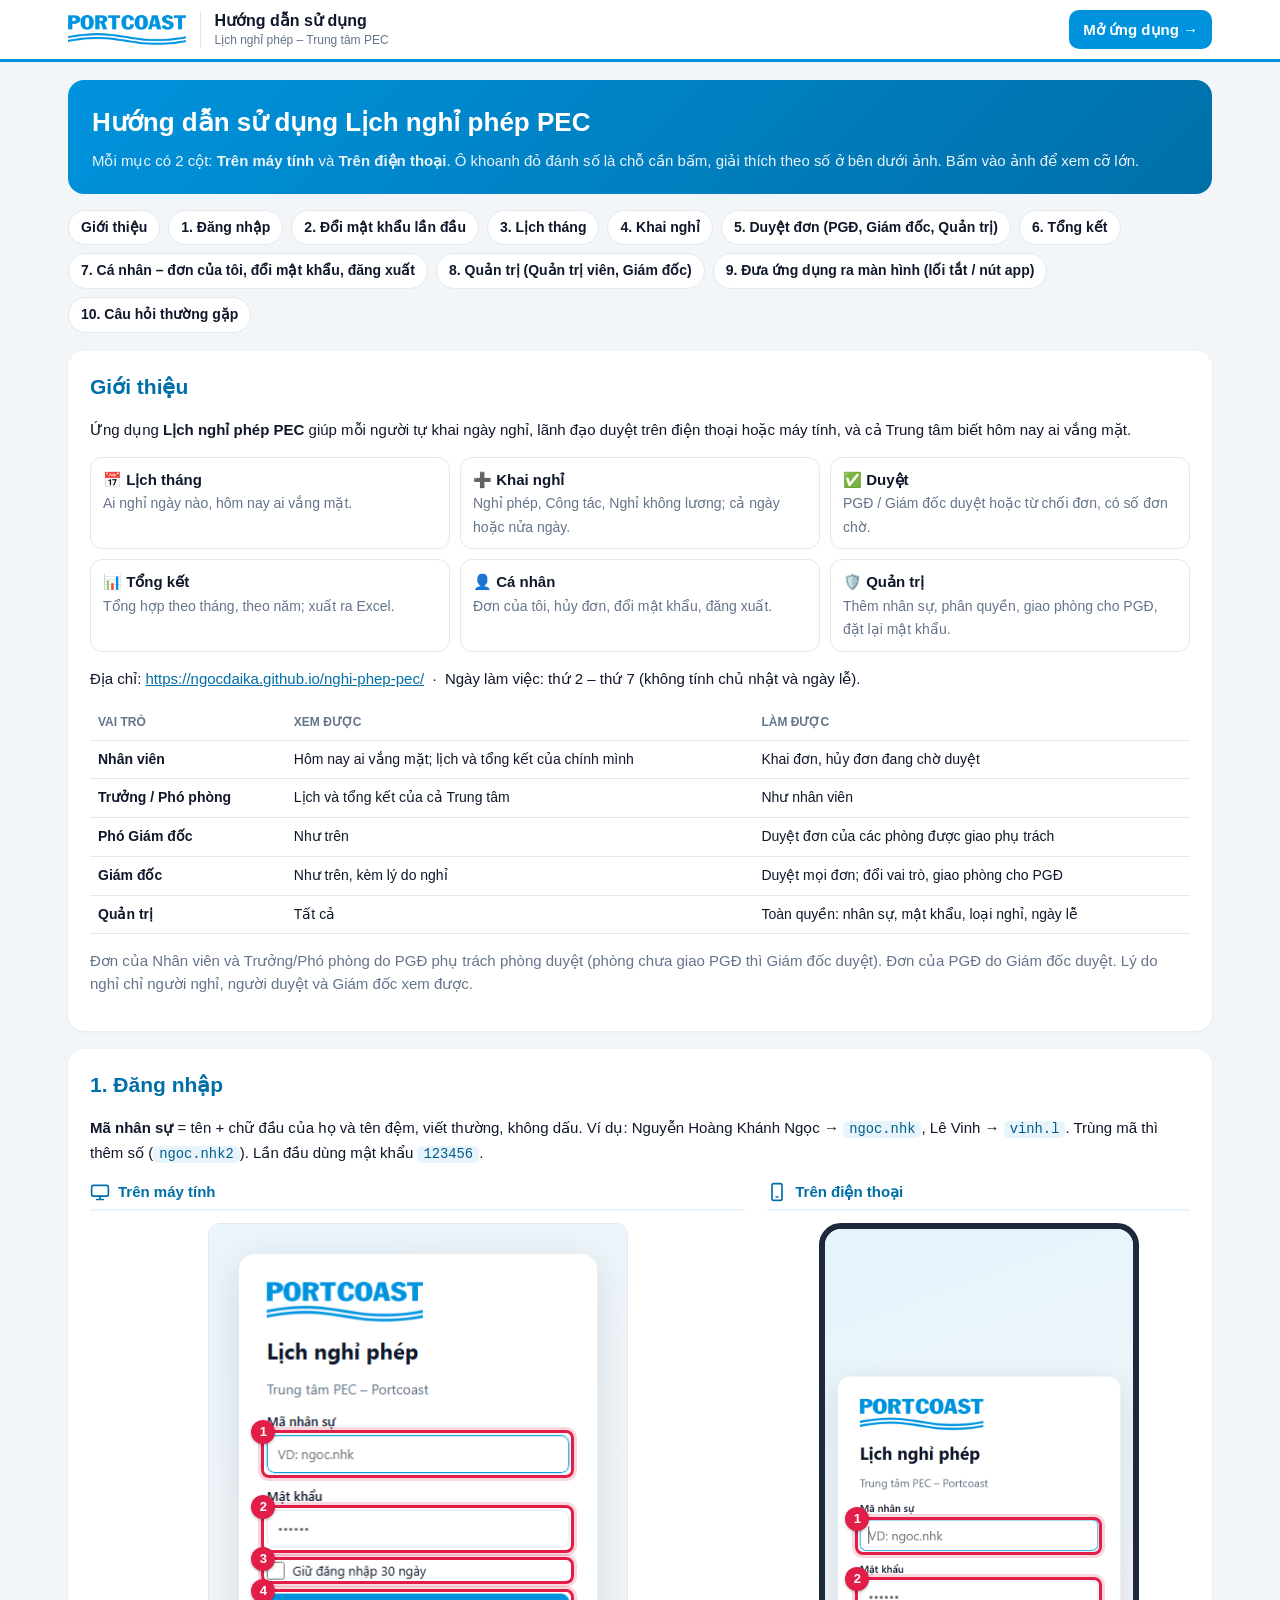
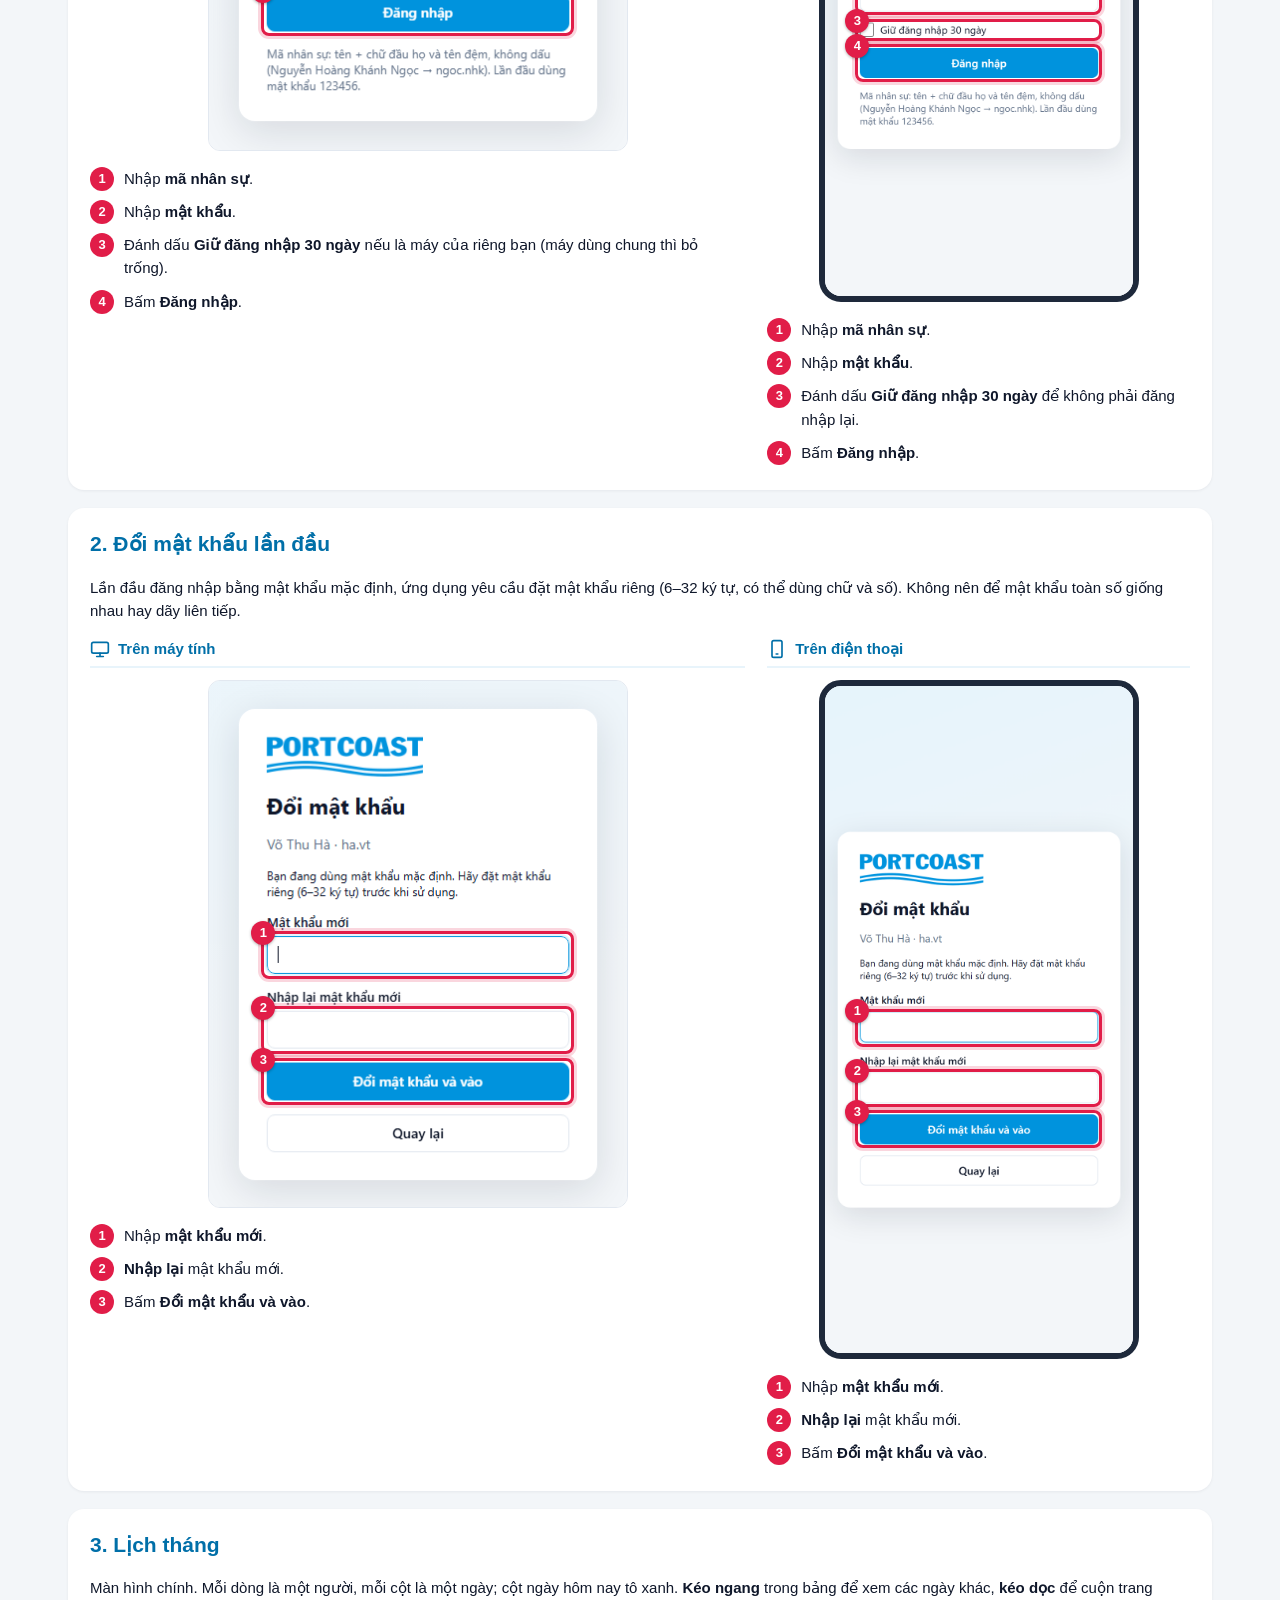
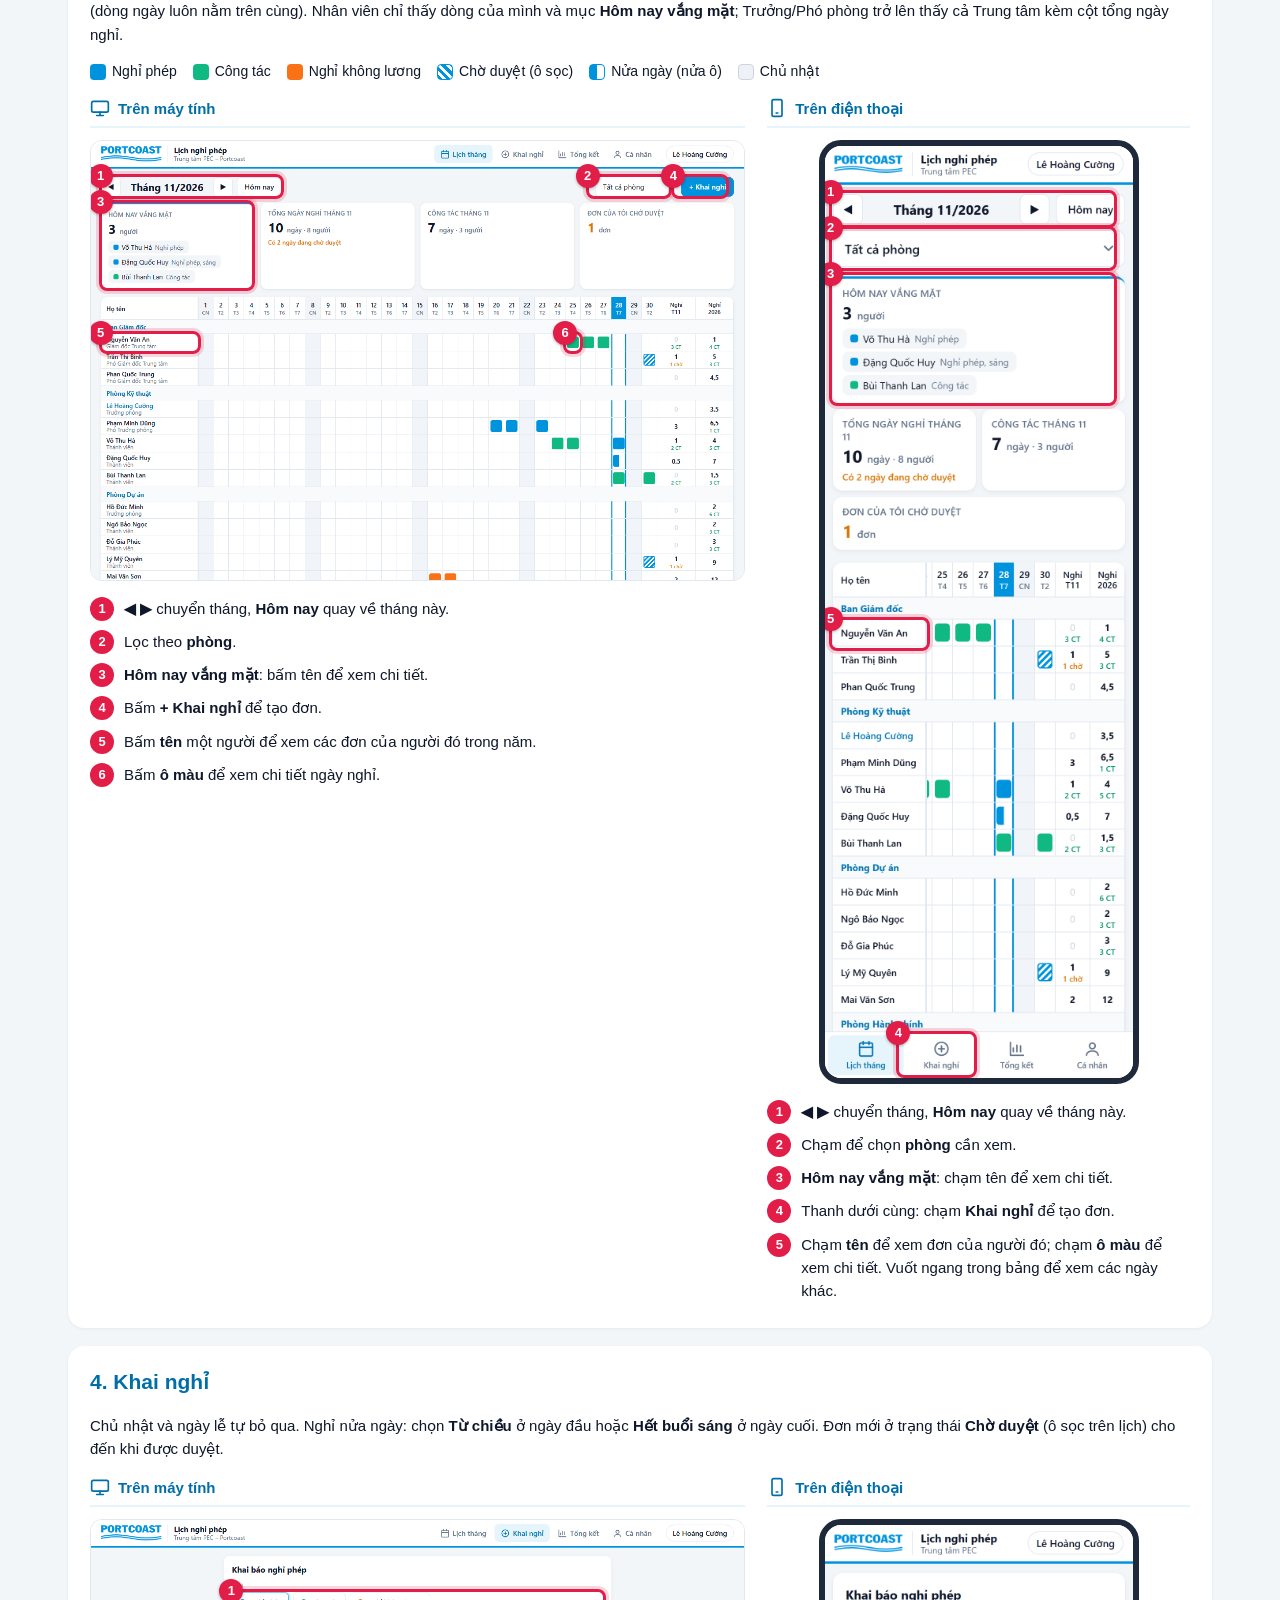
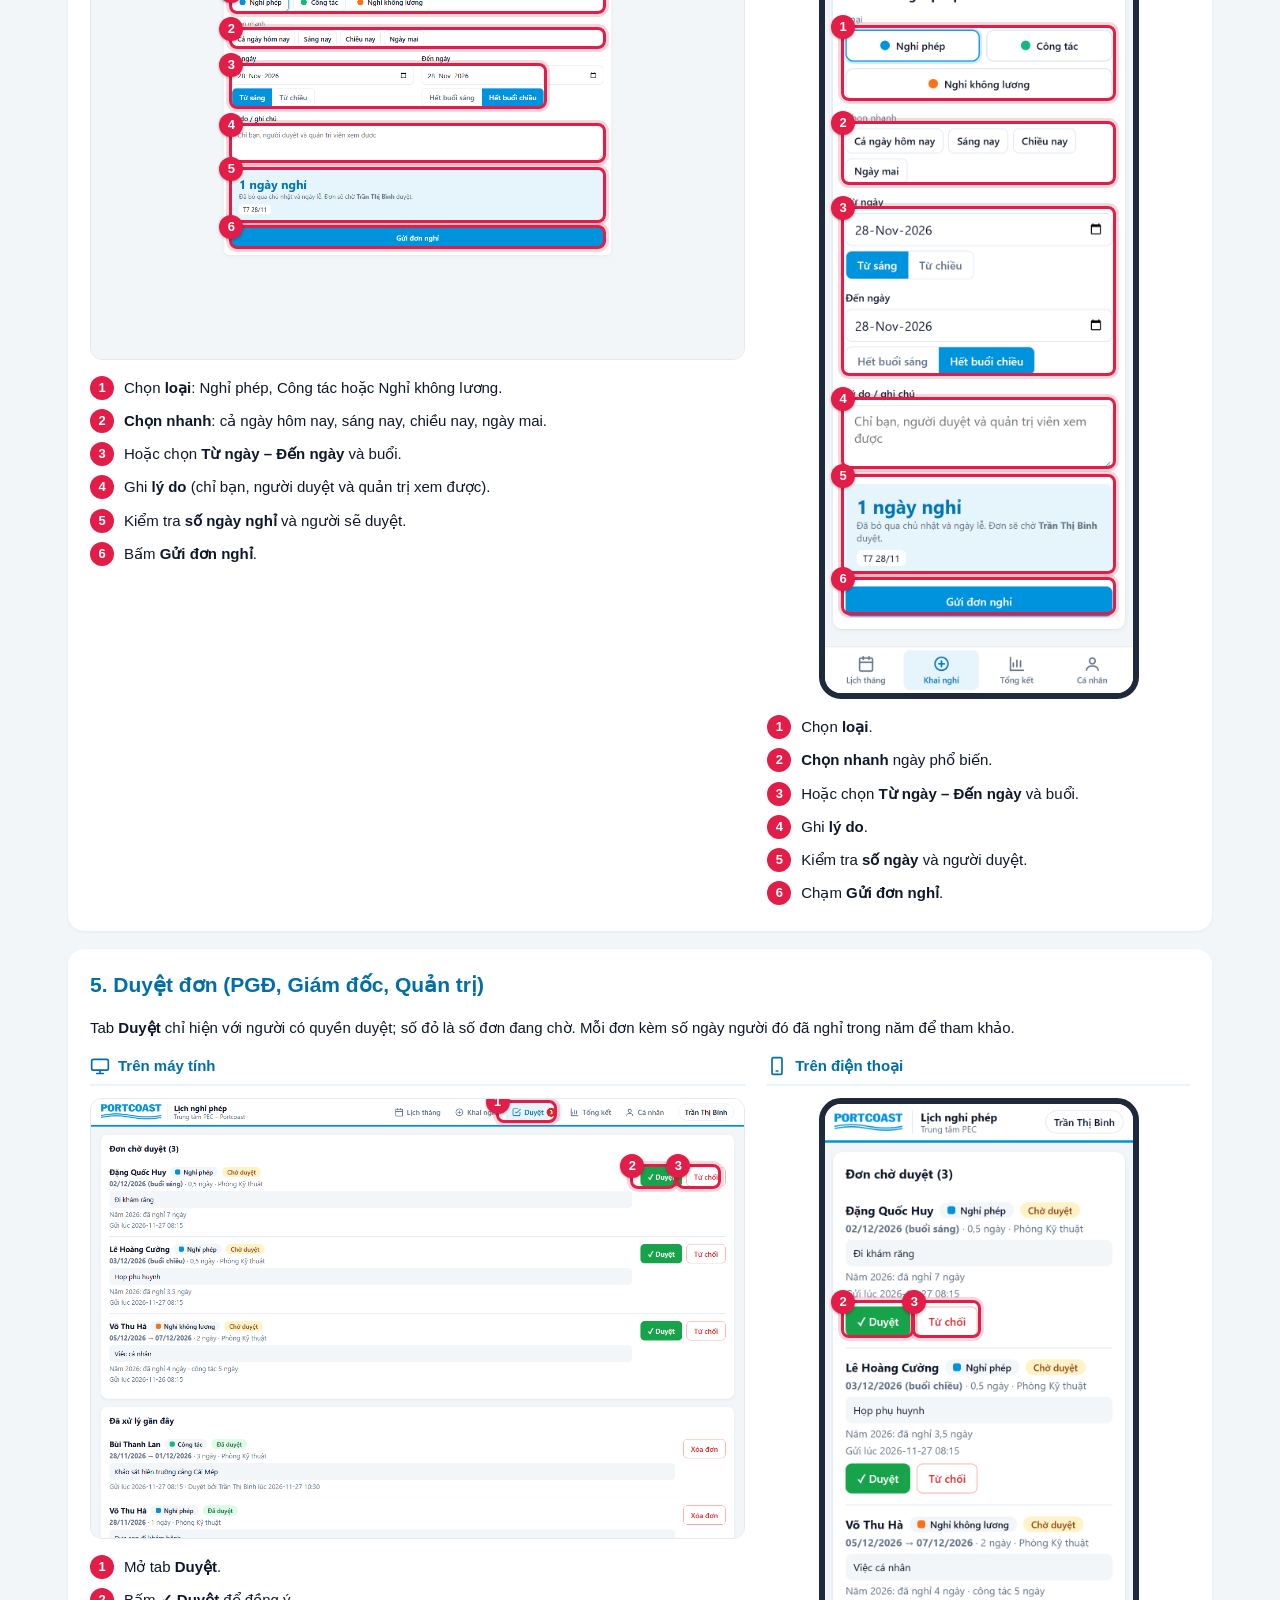
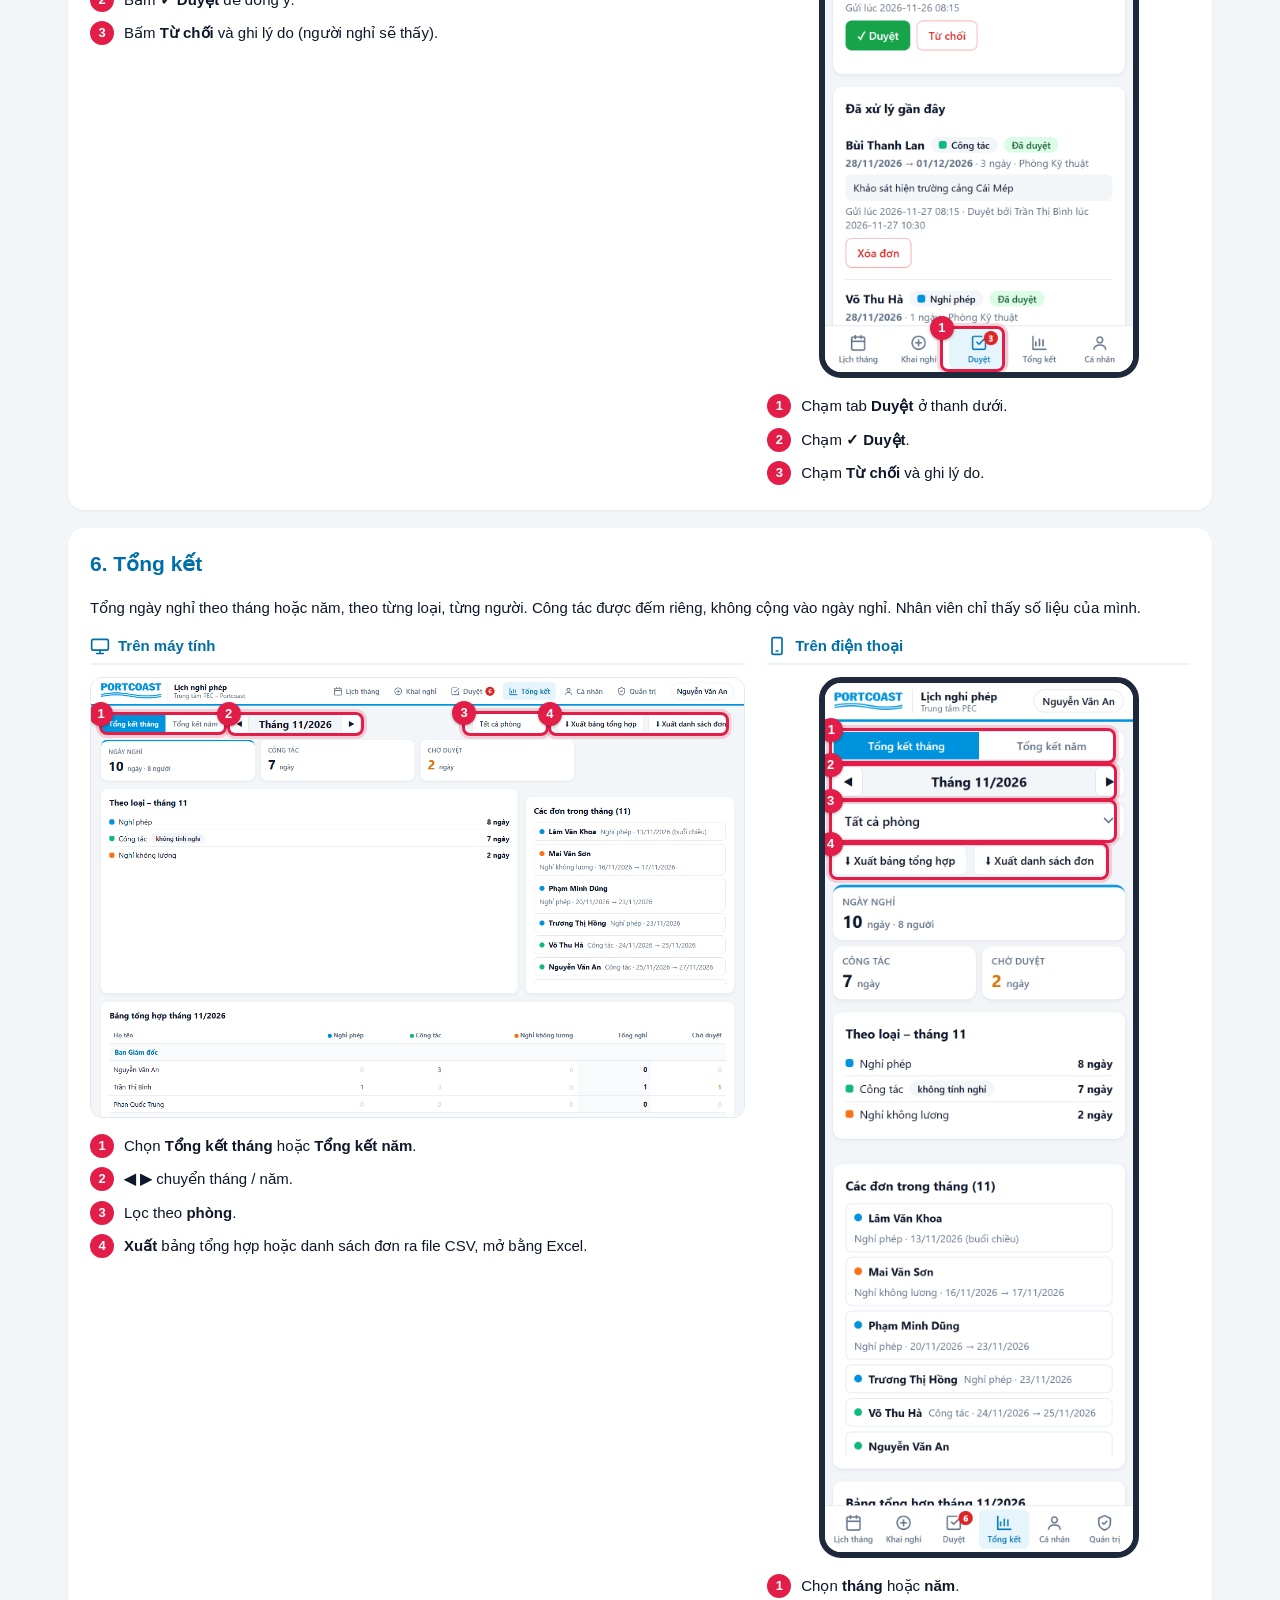
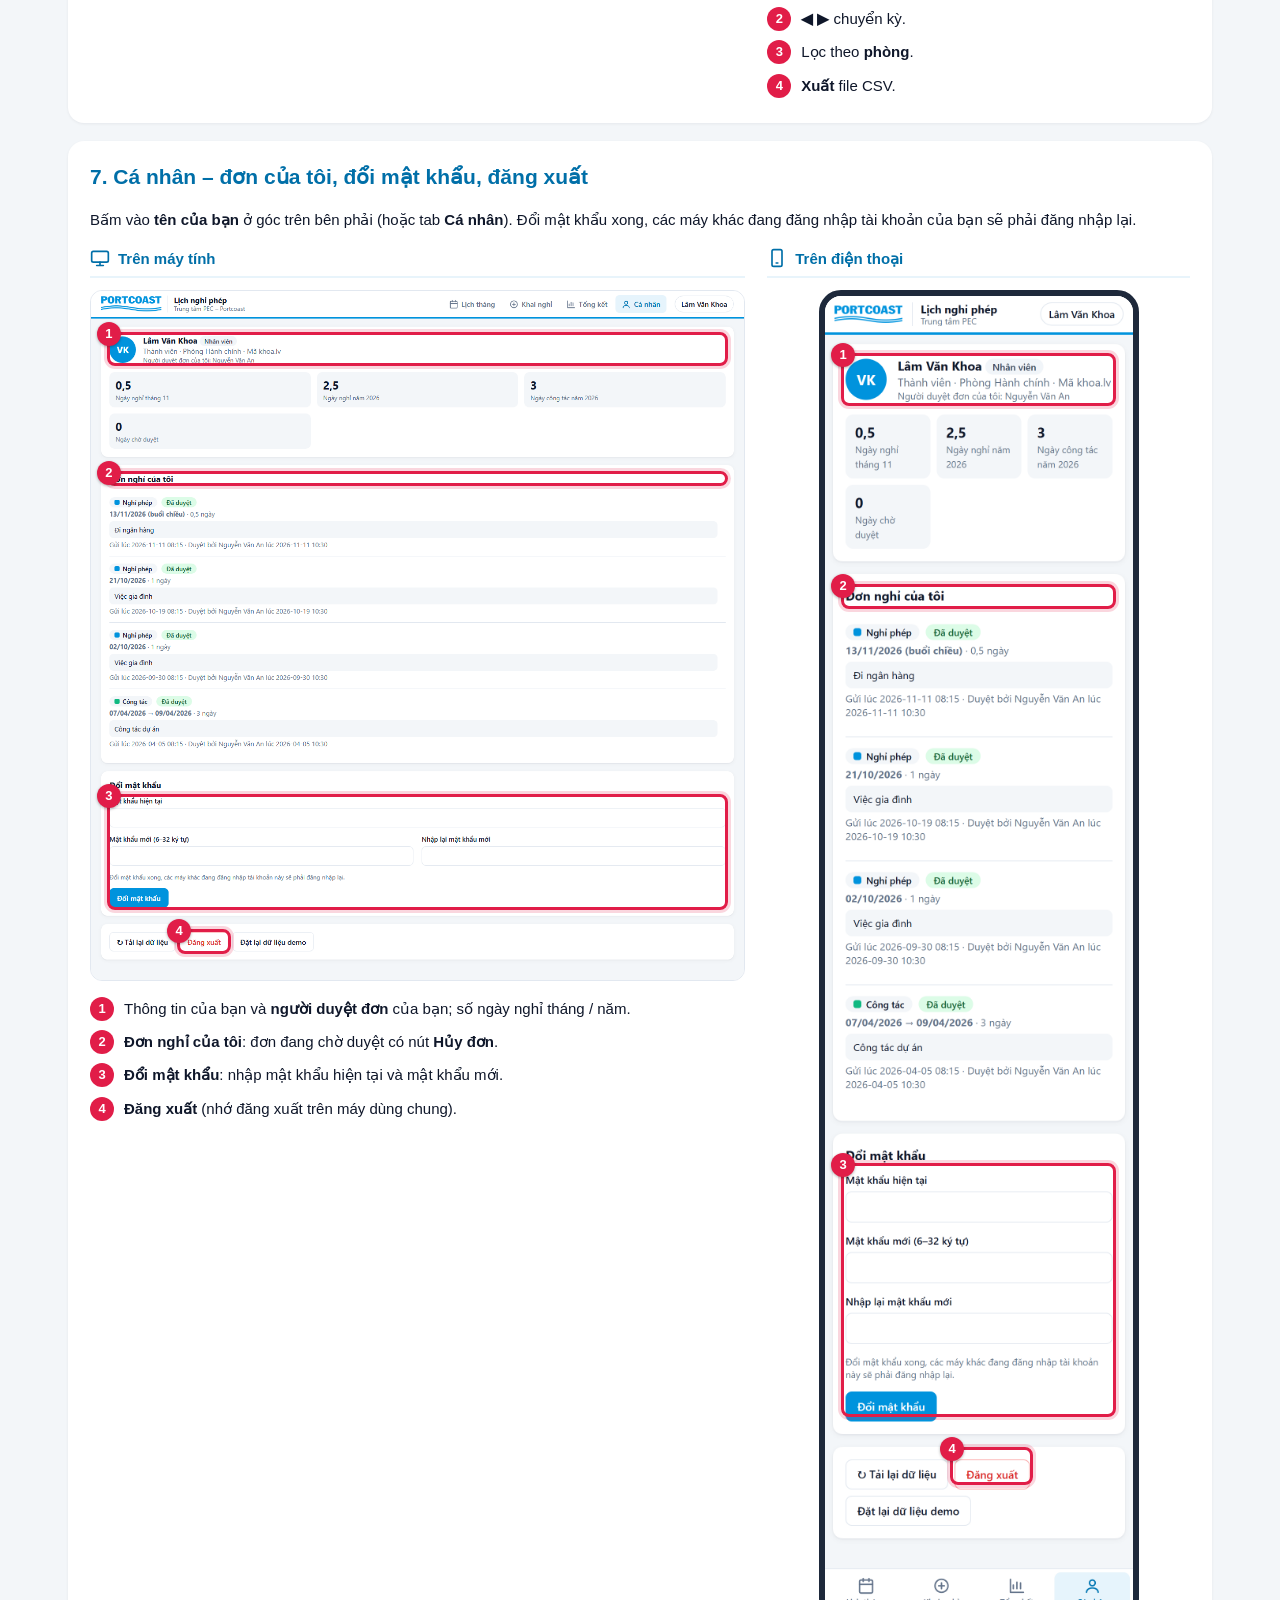
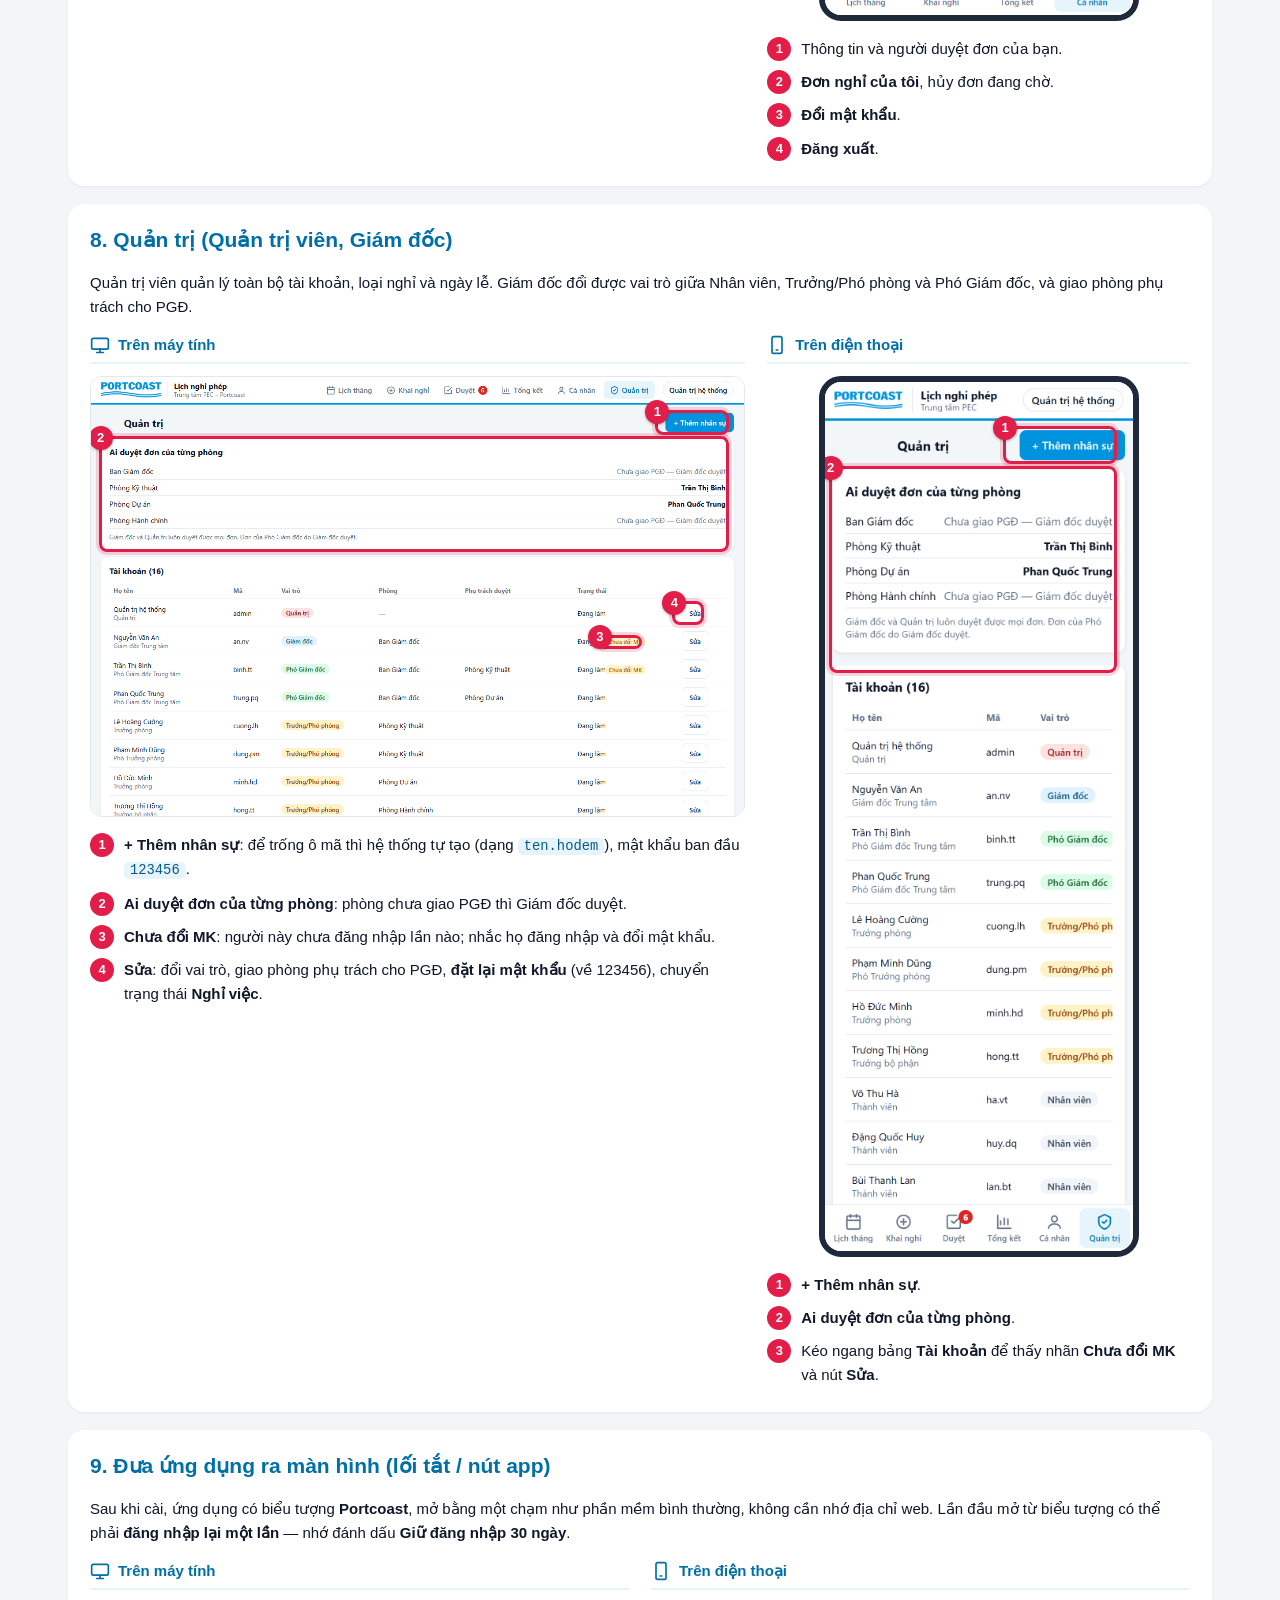
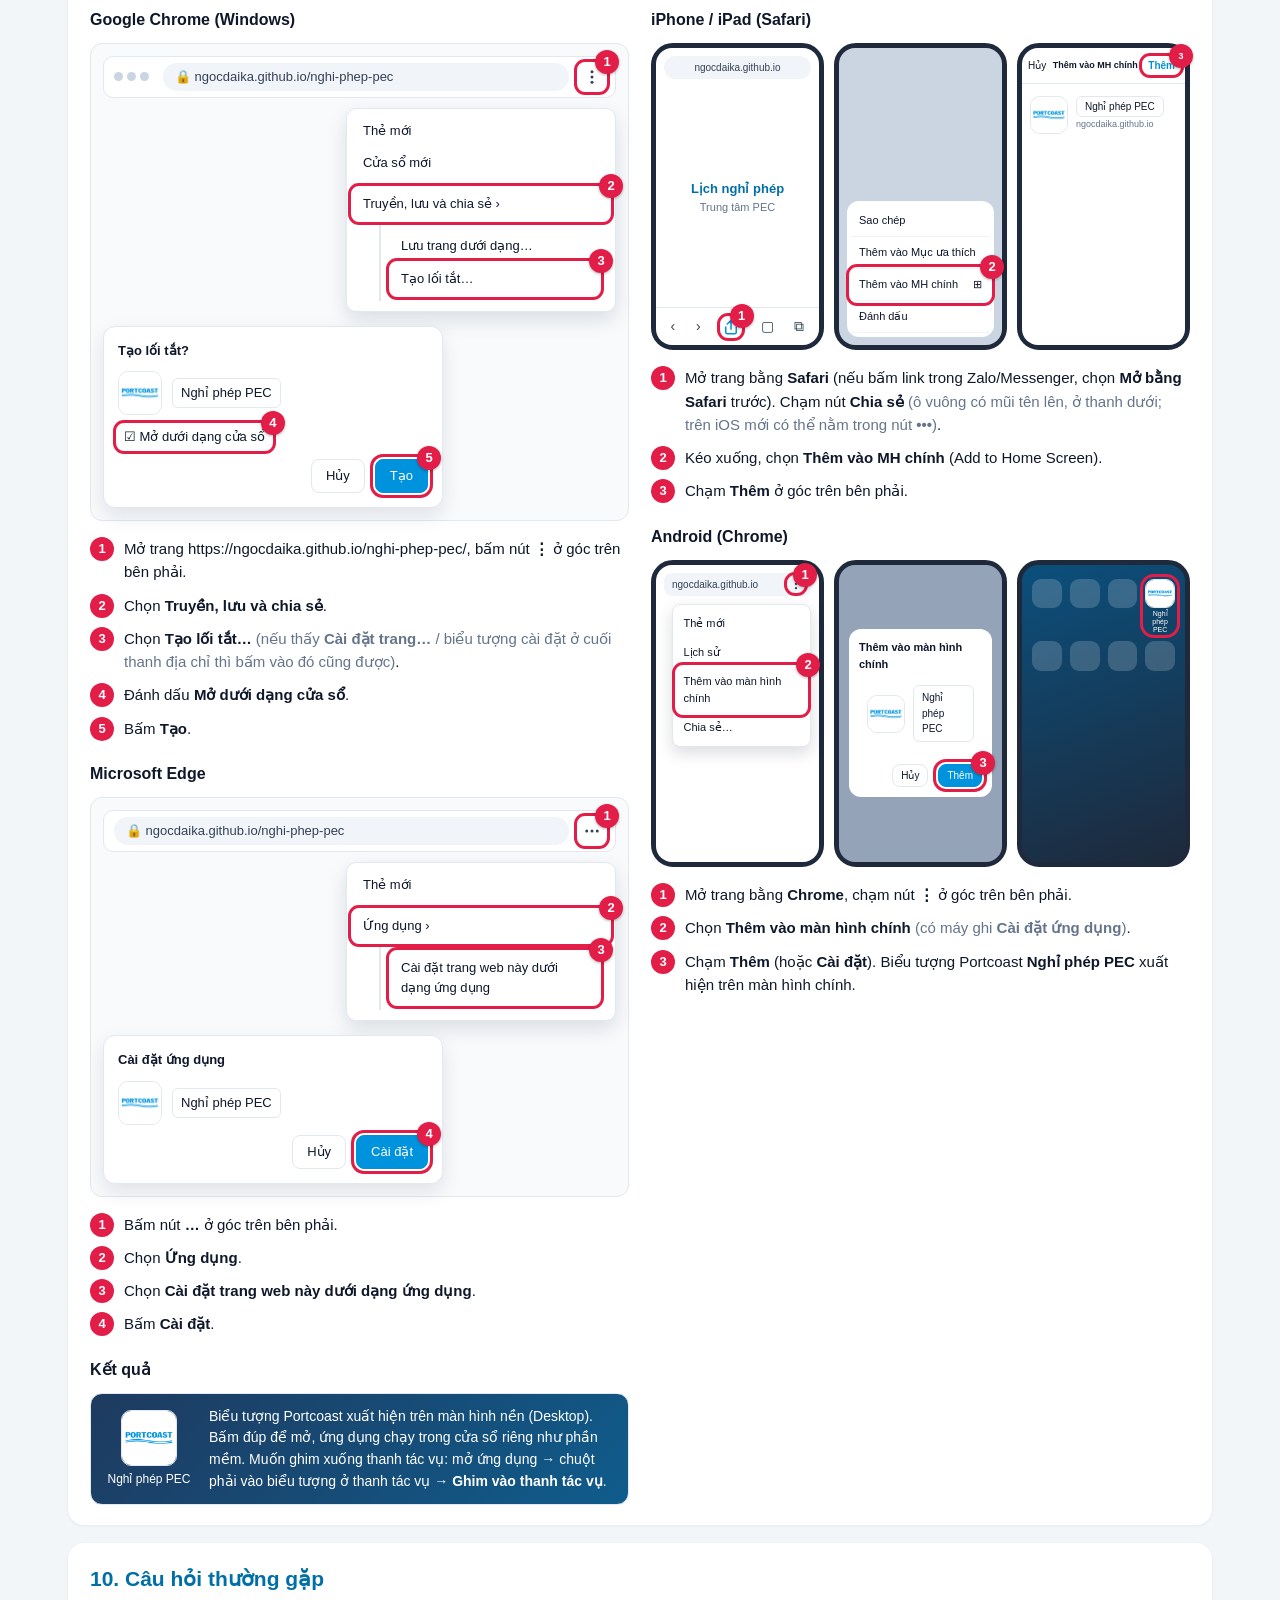
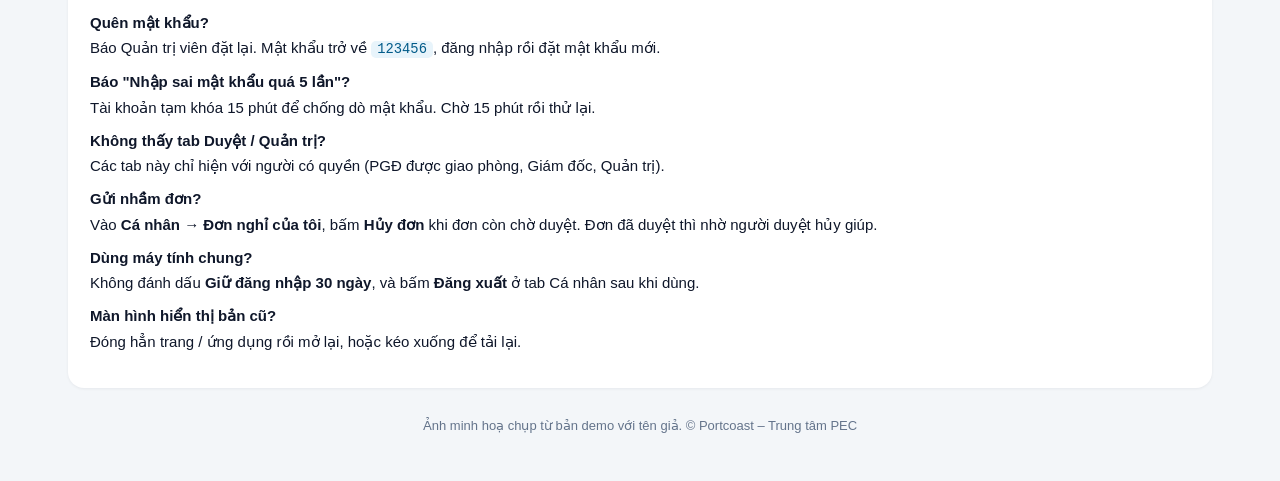
==== huong-dan/index.html @ 0b75e7ce "Hướng dẫn sử dụng bằng hình (2 cột máy tính / điện thoại) và biểu tượng app logo Portcoast - huong-d" ====
<!doctype html>
<html lang="vi">
<head>
<meta charset="utf-8">
<meta name="viewport" content="width=device-width, initial-scale=1">
<meta name="robots" content="noindex, nofollow">
<meta http-equiv="Content-Security-Policy" content="default-src 'self'; style-src 'self' 'unsafe-inline'; img-src 'self' data:; object-src 'none'; base-uri 'none'; form-action 'none'">
<meta name="referrer" content="no-referrer">
<title>Hướng dẫn sử dụng – Lịch nghỉ phép PEC</title>
<link rel="icon" type="image/png" href="../assets/favicon.png">
<link rel="apple-touch-icon" href="../assets/apple-touch-icon.png">
<style>
:root{--brand:#0093DD;--brand-d:#006FA8;--line:#E2E8F0;--muted:#64748B;--mk:#E11D48;--bg:#F3F6F9}
*{box-sizing:border-box}html{scroll-behavior:smooth}
body{margin:0;font:15px/1.55 "Segoe UI",Roboto,"Helvetica Neue",Arial,sans-serif;color:#0F172A;background:var(--bg)}
a{color:var(--brand-d)}code{background:#E8F4FB;color:#035c8a;padding:1px 6px;border-radius:5px;font-size:.92em}
.muted{color:var(--muted)}
header.top{background:#fff;border-bottom:3px solid var(--brand);position:sticky;top:0;z-index:20}
.top-in{max-width:1180px;margin:0 auto;display:flex;align-items:center;gap:14px;padding:10px 18px}
.top-in img{height:30px}.top-in .t{border-left:1px solid var(--line);padding-left:14px;line-height:1.2}
.top-in .t b{display:block;font-size:16px}.top-in .t span{font-size:12px;color:var(--muted)}
.top-in .go{margin-left:auto;background:var(--brand);color:#fff;text-decoration:none;font-weight:600;padding:8px 14px;border-radius:10px;white-space:nowrap}
main{max-width:1180px;margin:0 auto;padding:18px}
.hero{background:linear-gradient(135deg,#0093DD,#006FA8);color:#fff;border-radius:16px;padding:22px 24px;margin-bottom:16px}
.hero h1{margin:0 0 6px;font-size:26px}.hero p{margin:0;opacity:.92}
nav.toc{display:flex;flex-wrap:wrap;gap:8px;margin:0 0 18px}
nav.toc a{background:#fff;border:1px solid var(--line);border-radius:999px;padding:6px 12px;text-decoration:none;color:#0F172A;font-size:14px;font-weight:600}
nav.toc a:hover{border-color:var(--brand);color:var(--brand-d)}
section{background:#fff;border-radius:16px;box-shadow:0 1px 3px rgba(15,23,42,.06);padding:20px 22px;margin-bottom:18px;scroll-margin-top:70px}
section h2{margin:0 0 8px;font-size:21px;color:var(--brand-d)}section h3{margin:18px 0 10px;font-size:16px}
.cols{display:grid;grid-template-columns:minmax(0,1.55fr) minmax(0,1fr);gap:22px;margin-top:14px}
.col-h{display:flex;align-items:center;gap:8px;font-weight:700;color:var(--brand-d);border-bottom:2px solid #E8F4FB;padding-bottom:6px;margin-bottom:12px}
.col-h svg{width:20px;height:20px;fill:none;stroke:currentColor;stroke-width:2;stroke-linecap:round}
.shot{position:relative;display:block;border:1px solid var(--line);border-radius:12px;overflow:hidden;background:#fff}
.shot img{display:block;width:100%;height:auto}
.shot[style]{margin:0 auto}
.cols.eq{grid-template-columns:minmax(0,1fr) minmax(0,1fr)}
.shot.mob{max-width:320px;margin:0 auto;border-radius:22px;border:6px solid #1E293B}
.mk{position:absolute;border:3px solid var(--mk);border-radius:8px;box-shadow:0 0 0 3px rgba(225,29,72,.18);pointer-events:none}
.mk b,.n{position:absolute;top:-13px;left:-13px;width:24px;height:24px;border-radius:50%;background:var(--mk);color:#fff;font:700 13px/24px "Segoe UI",Arial,sans-serif;text-align:center;box-shadow:0 1px 3px rgba(0,0,0,.3)}
.steps{counter-reset:s;list-style:none;padding:0;margin:12px 0 0}
.steps li{counter-increment:s;position:relative;padding:4px 0 4px 34px;margin:2px 0}
.steps li::before{content:counter(s);position:absolute;left:0;top:4px;width:24px;height:24px;border-radius:50%;background:var(--mk);color:#fff;font-weight:700;font-size:13px;line-height:24px;text-align:center}
.feat{display:grid;grid-template-columns:repeat(3,minmax(0,1fr));gap:10px;margin:12px 0}
.feat div{border:1px solid var(--line);border-radius:12px;padding:10px 12px}.feat b{display:block}.feat span{color:var(--muted);font-size:14px}
table.roles{width:100%;border-collapse:collapse;font-size:14px;margin:8px 0}
.roles th,.roles td{border-bottom:1px solid var(--line);padding:8px;text-align:left;vertical-align:top}.roles th{color:var(--muted);font-size:12px;text-transform:uppercase}
.legend{display:flex;flex-wrap:wrap;gap:6px 16px;font-size:14px;margin:8px 0}
.legend span{display:inline-flex;align-items:center;gap:6px}.legend i{width:16px;height:16px;border-radius:4px;display:inline-block}
.legend .sw-p{background:repeating-linear-gradient(45deg,#0093DD 0 3px,#fff 3px 6px);border:1px solid #0093DD}
.legend .sw-h{background:linear-gradient(90deg,#0093DD 50%,#fff 50%);border:1px solid #0093DD}
.faq dt{font-weight:700;margin-top:10px}.faq dd{margin:2px 0 0}
/* Hình minh hoạ cài đặt */
.ring{position:relative;outline:3px solid var(--mk);outline-offset:2px;border-radius:6px}
.ring>.n{top:-14px;left:auto;right:-14px}
.mock{border:1px solid var(--line);border-radius:12px;background:#F8FAFC;padding:12px;font-size:13px;position:relative}
.browser .bbar{display:flex;align-items:center;gap:10px;background:#fff;border:1px solid var(--line);border-radius:10px;padding:6px 10px}
.browser .url{flex:1;background:#F1F5F9;border-radius:999px;padding:4px 12px;color:#334155;white-space:nowrap;overflow:hidden;text-overflow:ellipsis}
.dots3 i{display:inline-block;width:9px;height:9px;border-radius:50%;background:#CBD5E1;margin-right:4px}
.ico{display:inline-flex;width:26px;height:26px;align-items:center;justify-content:center}.ico svg{width:18px;height:18px;fill:#334155}
.menu{margin:10px 0 0 auto;width:270px;background:#fff;border:1px solid var(--line);border-radius:10px;box-shadow:0 8px 20px rgba(15,23,42,.12);padding:6px}
.menu>div,.sub>div{padding:6px 10px}.menu .sep{height:1px;background:var(--line);padding:0;margin:4px 0}
.menu .sub{margin:4px 0 4px 26px;border-left:2px solid var(--line)}
.dlg{margin-top:14px;background:#fff;border:1px solid var(--line);border-radius:12px;padding:14px;max-width:340px;box-shadow:0 8px 20px rgba(15,23,42,.1)}
.dlg-h{font-weight:700;margin-bottom:10px}.dlg-r{display:flex;align-items:center;gap:10px;margin-bottom:10px}.dlg label{display:inline-block;padding:2px 6px}
.dlg-b{display:flex;justify-content:flex-end;gap:10px;margin-top:10px}.dlg-b span{padding:6px 14px;border-radius:8px;border:1px solid var(--line)}
.dlg-b .pri{background:var(--brand);color:#fff;border-color:var(--brand)}
.inp{border:1px solid var(--line);border-radius:6px;padding:4px 8px;background:#fff}
.appicon{width:44px;height:44px;border-radius:10px;border:1px solid var(--line);background:#fff}
.desk{display:flex;gap:14px;align-items:center;background:linear-gradient(135deg,#1E3A5F,#0F5C8C);color:#fff}
.desk p{margin:0;font-size:14px}.desk a{color:#BDE6FB}
.desk-ic{display:flex;flex-direction:column;align-items:center;gap:4px;width:92px;flex:none;font-size:12px;text-align:center}.desk-ic .appicon{width:56px;height:56px}
.phones{display:grid;grid-template-columns:repeat(3,minmax(0,1fr));gap:10px}
.phone{border:5px solid #1E293B;border-radius:22px;background:#1E293B;aspect-ratio:9/16;overflow:visible}
.scr{position:relative;height:100%;background:#fff;border-radius:16px;font-size:11px;display:flex;flex-direction:column}
.p-top{background:#F1F5F9;margin:8px;border-radius:999px;padding:4px 8px;text-align:center;color:#334155;font-size:10px}
.p-top.a{display:flex;justify-content:space-between;align-items:center;border-radius:8px}
.dot3{display:inline-flex}.dot3 svg{width:14px;height:14px;fill:#334155}
.p-body{flex:1;display:flex;flex-direction:column;align-items:center;justify-content:center;color:var(--brand-d)}.p-body b{font-size:13px}.p-body span{color:var(--muted)}
.p-bar{display:flex;justify-content:space-around;align-items:center;border-top:1px solid var(--line);padding:8px 4px;font-size:14px;color:#334155}
.p-bar .sh{display:inline-flex;color:var(--brand)}.p-bar svg{width:18px;height:18px}
.sheet-ios{background:#CBD5E1;justify-content:flex-end}
.p-sheet{background:#fff;border-radius:12px;margin:8px;padding:4px}.p-sheet .row{padding:7px 8px;border-bottom:1px solid #F1F5F9;display:flex;justify-content:space-between}
.p-nav{display:flex;justify-content:space-between;align-items:center;padding:10px 6px;border-bottom:1px solid var(--line);gap:4px;font-size:10px}.p-nav b{font-size:9px;text-align:center}
.p-nav .add{color:var(--brand);font-weight:700;padding:0 4px}
.p-add{display:flex;align-items:center;gap:8px;padding:12px 8px}.p-add small{display:block;color:var(--muted);font-size:9px;margin-top:3px}
.p-add .appicon{width:38px;height:38px}.p-add .inp{font-size:10px}
.p-menu{margin:0 8px 0 auto;width:85%;background:#fff;border:1px solid var(--line);border-radius:8px;box-shadow:0 6px 16px rgba(15,23,42,.15);padding:4px}
.p-menu div{padding:6px}
.scr.dim{background:#94A3B8;justify-content:center}
.p-dlg{background:#fff;border-radius:12px;margin:10px;padding:10px}.p-dlg .dlg-b span{padding:3px 8px;font-size:10px}
.scr.home{background:linear-gradient(160deg,#0B4F7C,#1E293B);padding:14px 10px}
.hgrid{display:grid;grid-template-columns:repeat(4,minmax(0,1fr));gap:8px}.hgrid i{aspect-ratio:1;border-radius:9px;background:rgba(255,255,255,.18)}
.hic{display:flex;flex-direction:column;align-items:center;gap:2px;color:#fff;font-size:7px;line-height:1.1;text-align:center;outline:3px solid var(--mk);outline-offset:2px;border-radius:9px;min-width:0}
.hic span{overflow-wrap:anywhere}
.hic .appicon{width:100%;height:auto;aspect-ratio:1;border-radius:9px}
footer{text-align:center;color:var(--muted);font-size:13px;padding:10px 0 30px}
@media (max-width:900px){
  .cols{grid-template-columns:1fr}.col.mob{order:-1}
  .feat{grid-template-columns:repeat(2,minmax(0,1fr))}
}
@media (max-width:560px){
  main{padding:10px}section{padding:16px 14px;border-radius:12px}.hero{padding:18px}.hero h1{font-size:21px}
  .top-in .t span{display:none}.feat{grid-template-columns:1fr}
  .roles th:nth-child(2),.roles td:nth-child(2){display:none}
  .phones{grid-template-columns:repeat(3,minmax(0,1fr));gap:6px}.scr{font-size:9px}
}
@media print{header.top,nav.toc{display:none}section{break-inside:avoid;box-shadow:none;border:1px solid var(--line)}}
</style>
</head>
<body>
<header class="top"><div class="top-in"><img src="../assets/logo.png" alt="Portcoast"><div class="t"><b>Hướng dẫn sử dụng</b><span>Lịch nghỉ phép – Trung tâm PEC</span></div>
<a class="go" href="../">Mở ứng dụng →</a></div></header>
<main>
<div class="hero"><h1>Hướng dẫn sử dụng Lịch nghỉ phép PEC</h1>
<p>Mỗi mục có 2 cột: <b>Trên máy tính</b> và <b>Trên điện thoại</b>. Ô khoanh đỏ đánh số là chỗ cần bấm, giải thích theo số ở bên dưới ảnh. Bấm vào ảnh để xem cỡ lớn.</p></div>
<nav class="toc"><a href="#gioi-thieu">Giới thiệu</a><a href="#dang-nhap">1. Đăng nhập</a><a href="#doi-mat-khau-lan-dau">2. Đổi mật khẩu lần đầu</a><a href="#lich-thang">3. Lịch tháng</a><a href="#khai-nghi">4. Khai nghỉ</a><a href="#duyet">5. Duyệt đơn (PGĐ, Giám đốc, Quản trị)</a><a href="#tong-ket">6. Tổng kết</a><a href="#ca-nhan">7. Cá nhân – đơn của tôi, đổi mật khẩu, đăng xuất</a><a href="#quan-tri">8. Quản trị (Quản trị viên, Giám đốc)</a><a href="#cai-dat">9. Đưa ứng dụng ra màn hình (lối tắt / nút app)</a><a href="#hoi-dap">10. Câu hỏi thường gặp</a></nav>
<section id="gioi-thieu"><h2>Giới thiệu</h2>
<p>Ứng dụng <b>Lịch nghỉ phép PEC</b> giúp mỗi người tự khai ngày nghỉ, lãnh đạo duyệt trên điện thoại hoặc máy tính, và cả Trung tâm biết hôm nay ai vắng mặt.</p>
<div class="feat">
  <div><b>📅 Lịch tháng</b><span>Ai nghỉ ngày nào, hôm nay ai vắng mặt.</span></div>
  <div><b>➕ Khai nghỉ</b><span>Nghỉ phép, Công tác, Nghỉ không lương; cả ngày hoặc nửa ngày.</span></div>
  <div><b>✅ Duyệt</b><span>PGĐ / Giám đốc duyệt hoặc từ chối đơn, có số đơn chờ.</span></div>
  <div><b>📊 Tổng kết</b><span>Tổng hợp theo tháng, theo năm; xuất ra Excel.</span></div>
  <div><b>👤 Cá nhân</b><span>Đơn của tôi, hủy đơn, đổi mật khẩu, đăng xuất.</span></div>
  <div><b>🛡️ Quản trị</b><span>Thêm nhân sự, phân quyền, giao phòng cho PGĐ, đặt lại mật khẩu.</span></div>
</div>
<p>Địa chỉ: <a href="../">https://ngocdaika.github.io/nghi-phep-pec/</a> &nbsp;·&nbsp; Ngày làm việc: thứ 2 – thứ 7 (không tính chủ nhật và ngày lễ).</p>
<table class="roles">
<thead><tr><th>Vai trò</th><th>Xem được</th><th>Làm được</th></tr></thead>
<tbody>
<tr><td><b>Nhân viên</b></td><td>Hôm nay ai vắng mặt; lịch và tổng kết của chính mình</td><td>Khai đơn, hủy đơn đang chờ duyệt</td></tr>
<tr><td><b>Trưởng / Phó phòng</b></td><td>Lịch và tổng kết của cả Trung tâm</td><td>Như nhân viên</td></tr>
<tr><td><b>Phó Giám đốc</b></td><td>Như trên</td><td>Duyệt đơn của các phòng được giao phụ trách</td></tr>
<tr><td><b>Giám đốc</b></td><td>Như trên, kèm lý do nghỉ</td><td>Duyệt mọi đơn; đổi vai trò, giao phòng cho PGĐ</td></tr>
<tr><td><b>Quản trị</b></td><td>Tất cả</td><td>Toàn quyền: nhân sự, mật khẩu, loại nghỉ, ngày lễ</td></tr>
</tbody></table>
<p class="muted">Đơn của Nhân viên và Trưởng/Phó phòng do PGĐ phụ trách phòng duyệt (phòng chưa giao PGĐ thì Giám đốc duyệt). Đơn của PGĐ do Giám đốc duyệt. Lý do nghỉ chỉ người nghỉ, người duyệt và Giám đốc xem được.</p>
</section>
<section id="dang-nhap"><h2>1. Đăng nhập</h2>
<p><b>Mã nhân sự</b> = tên + chữ đầu của họ và tên đệm, viết thường, không dấu. Ví dụ: Nguyễn Hoàng Khánh Ngọc → <code>ngoc.nhk</code>, Lê Vinh → <code>vinh.l</code>. Trùng mã thì thêm số (<code>ngoc.nhk2</code>). Lần đầu dùng mật khẩu <code>123456</code>.</p>
<div class="cols"><div class="col web"><div class="col-h"><svg viewBox="0 0 24 24" aria-hidden="true"><rect x="2" y="4" width="20" height="13" rx="2"/><path d="M8 21h8M12 17v4"/></svg>Trên máy tính</div><a class="shot" style="max-width:420px" href="img/web-login.png" target="_blank" rel="noopener" title="Bấm để xem ảnh lớn"><img src="img/web-login.png" alt="Màn hình đăng nhập trên máy tính" loading="lazy" width="420" height="528"><span class="mk" style="left:12.62%;top:39.20%;width:74.76%;height:9.09%"><b>1</b></span><span class="mk" style="left:12.62%;top:53.41%;width:74.76%;height:9.09%"><b>2</b></span><span class="mk" style="left:12.62%;top:63.26%;width:74.76%;height:5.30%"><b>3</b></span><span class="mk" style="left:12.62%;top:69.32%;width:74.76%;height:9.09%"><b>4</b></span></a><ol class="steps"><li>Nhập <b>mã nhân sự</b>.</li><li>Nhập <b>mật khẩu</b>.</li><li>Đánh dấu <b>Giữ đăng nhập 30 ngày</b> nếu là máy của riêng bạn (máy dùng chung thì bỏ trống).</li><li>Bấm <b>Đăng nhập</b>.</li></ol></div><div class="col mob"><div class="col-h"><svg viewBox="0 0 24 24" aria-hidden="true"><rect x="6" y="2" width="12" height="20" rx="2"/><path d="M11 18h2"/></svg>Trên điện thoại</div><a class="shot mob" href="img/mob-login.png" target="_blank" rel="noopener" title="Bấm để xem ảnh lớn"><img src="img/mob-login.png" alt="Màn hình đăng nhập trên điện thoại" loading="lazy" width="390" height="844"><span class="mk" style="left:10.00%;top:43.13%;width:80.00%;height:5.81%"><b>1</b></span><span class="mk" style="left:10.00%;top:52.13%;width:80.00%;height:5.81%"><b>2</b></span><span class="mk" style="left:10.00%;top:58.41%;width:80.00%;height:3.32%"><b>3</b></span><span class="mk" style="left:10.00%;top:62.20%;width:80.00%;height:5.69%"><b>4</b></span></a><ol class="steps"><li>Nhập <b>mã nhân sự</b>.</li><li>Nhập <b>mật khẩu</b>.</li><li>Đánh dấu <b>Giữ đăng nhập 30 ngày</b> để không phải đăng nhập lại.</li><li>Bấm <b>Đăng nhập</b>.</li></ol></div></div></section>
<section id="doi-mat-khau-lan-dau"><h2>2. Đổi mật khẩu lần đầu</h2>
<p>Lần đầu đăng nhập bằng mật khẩu mặc định, ứng dụng yêu cầu đặt mật khẩu riêng (6–32 ký tự, có thể dùng chữ và số). Không nên để mật khẩu toàn số giống nhau hay dãy liên tiếp.</p>
<div class="cols"><div class="col web"><div class="col-h"><svg viewBox="0 0 24 24" aria-hidden="true"><rect x="2" y="4" width="20" height="13" rx="2"/><path d="M8 21h8M12 17v4"/></svg>Trên máy tính</div><a class="shot" style="max-width:420px" href="img/web-first.png" target="_blank" rel="noopener" title="Bấm để xem ảnh lớn"><img src="img/web-first.png" alt="Đổi mật khẩu lần đầu trên máy tính" loading="lazy" width="420" height="528"><span class="mk" style="left:12.62%;top:47.54%;width:74.76%;height:9.09%"><b>1</b></span><span class="mk" style="left:12.62%;top:61.74%;width:74.76%;height:9.09%"><b>2</b></span><span class="mk" style="left:12.62%;top:71.59%;width:74.76%;height:9.09%"><b>3</b></span></a><ol class="steps"><li>Nhập <b>mật khẩu mới</b>.</li><li><b>Nhập lại</b> mật khẩu mới.</li><li>Bấm <b>Đổi mật khẩu và vào</b>.</li></ol></div><div class="col mob"><div class="col-h"><svg viewBox="0 0 24 24" aria-hidden="true"><rect x="6" y="2" width="12" height="20" rx="2"/><path d="M11 18h2"/></svg>Trên điện thoại</div><a class="shot mob" href="img/mob-first.png" target="_blank" rel="noopener" title="Bấm để xem ảnh lớn"><img src="img/mob-first.png" alt="Đổi mật khẩu lần đầu trên điện thoại" loading="lazy" width="390" height="844"><span class="mk" style="left:10.00%;top:48.34%;width:80.00%;height:5.81%"><b>1</b></span><span class="mk" style="left:10.00%;top:57.35%;width:80.00%;height:5.81%"><b>2</b></span><span class="mk" style="left:10.00%;top:63.63%;width:80.00%;height:5.69%"><b>3</b></span></a><ol class="steps"><li>Nhập <b>mật khẩu mới</b>.</li><li><b>Nhập lại</b> mật khẩu mới.</li><li>Bấm <b>Đổi mật khẩu và vào</b>.</li></ol></div></div></section>
<section id="lich-thang"><h2>3. Lịch tháng</h2>
<p>Màn hình chính. Mỗi dòng là một người, mỗi cột là một ngày; cột ngày hôm nay tô xanh. <b>Kéo ngang</b> trong bảng để xem các ngày khác, <b>kéo dọc</b> để cuộn trang (dòng ngày luôn nằm trên cùng).
Nhân viên chỉ thấy dòng của mình và mục <b>Hôm nay vắng mặt</b>; Trưởng/Phó phòng trở lên thấy cả Trung tâm kèm cột tổng ngày nghỉ.</p>
<div class="legend">
<span><i style="background:#0093DD"></i>Nghỉ phép</span><span><i style="background:#10B981"></i>Công tác</span>
<span><i style="background:#F97316"></i>Nghỉ không lương</span><span><i class="sw-p"></i>Chờ duyệt (ô sọc)</span>
<span><i class="sw-h"></i>Nửa ngày (nửa ô)</span><span><i style="background:#EEF2F6;border:1px solid #CBD5E1"></i>Chủ nhật</span></div><div class="cols"><div class="col web"><div class="col-h"><svg viewBox="0 0 24 24" aria-hidden="true"><rect x="2" y="4" width="20" height="13" rx="2"/><path d="M8 21h8M12 17v4"/></svg>Trên máy tính</div><a class="shot" href="img/web-calendar.png" target="_blank" rel="noopener" title="Bấm để xem ảnh lớn"><img src="img/web-calendar.png" alt="Lịch tháng trên máy tính" loading="lazy" width="1280" height="860"><span class="mk" style="left:1.17%;top:7.67%;width:28.44%;height:5.58%"><b>1</b></span><span class="mk" style="left:75.70%;top:7.56%;width:13.28%;height:5.70%"><b>2</b></span><span class="mk" style="left:1.17%;top:13.49%;width:23.98%;height:20.81%"><b>3</b></span><span class="mk" style="left:88.83%;top:7.67%;width:8.91%;height:5.58%"><b>4</b></span><span class="mk" style="left:1.17%;top:43.37%;width:15.62%;height:5.12%"><b>5</b></span><span class="mk" style="left:72.27%;top:43.37%;width:3.12%;height:5.12%"><b>6</b></span></a><ol class="steps"><li><b>◀ ▶</b> chuyển tháng, <b>Hôm nay</b> quay về tháng này.</li><li>Lọc theo <b>phòng</b>.</li><li><b>Hôm nay vắng mặt</b>: bấm tên để xem chi tiết.</li><li>Bấm <b>+ Khai nghỉ</b> để tạo đơn.</li><li>Bấm <b>tên</b> một người để xem các đơn của người đó trong năm.</li><li>Bấm <b>ô màu</b> để xem chi tiết ngày nghỉ.</li></ol></div><div class="col mob"><div class="col-h"><svg viewBox="0 0 24 24" aria-hidden="true"><rect x="6" y="2" width="12" height="20" rx="2"/><path d="M11 18h2"/></svg>Trên điện thoại</div><a class="shot mob" href="img/mob-calendar.png" target="_blank" rel="noopener" title="Bấm để xem ảnh lớn"><img src="img/mob-calendar.png" alt="Lịch tháng trên điện thoại" loading="lazy" width="390" height="1180"><span class="mk" style="left:1.28%;top:4.75%;width:93.59%;height:4.07%"><b>1</b></span><span class="mk" style="left:1.28%;top:8.64%;width:93.59%;height:4.75%"><b>2</b></span><span class="mk" style="left:1.28%;top:13.56%;width:93.59%;height:14.41%"><b>3</b></span><span class="mk" style="left:23.33%;top:95.00%;width:26.15%;height:5.00%"><b>4</b></span><span class="mk" style="left:1.28%;top:50.51%;width:32.82%;height:3.73%"><b>5</b></span></a><ol class="steps"><li><b>◀ ▶</b> chuyển tháng, <b>Hôm nay</b> quay về tháng này.</li><li>Chạm để chọn <b>phòng</b> cần xem.</li><li><b>Hôm nay vắng mặt</b>: chạm tên để xem chi tiết.</li><li>Thanh dưới cùng: chạm <b>Khai nghỉ</b> để tạo đơn.</li><li>Chạm <b>tên</b> để xem đơn của người đó; chạm <b>ô màu</b> để xem chi tiết. Vuốt ngang trong bảng để xem các ngày khác.</li></ol></div></div></section>
<section id="khai-nghi"><h2>4. Khai nghỉ</h2>
<p>Chủ nhật và ngày lễ tự bỏ qua. Nghỉ nửa ngày: chọn <b>Từ chiều</b> ở ngày đầu hoặc <b>Hết buổi sáng</b> ở ngày cuối. Đơn mới ở trạng thái <b>Chờ duyệt</b> (ô sọc trên lịch) cho đến khi được duyệt.</p>
<div class="cols"><div class="col web"><div class="col-h"><svg viewBox="0 0 24 24" aria-hidden="true"><rect x="2" y="4" width="20" height="13" rx="2"/><path d="M8 21h8M12 17v4"/></svg>Trên máy tính</div><a class="shot" href="img/web-form.png" target="_blank" rel="noopener" title="Bấm để xem ảnh lớn"><img src="img/web-form.png" alt="Khai nghỉ trên máy tính" loading="lazy" width="1280" height="860"><span class="mk" style="left:21.17%;top:15.81%;width:57.66%;height:5.70%"><b>1</b></span><span class="mk" style="left:21.17%;top:24.53%;width:57.66%;height:4.88%"><b>2</b></span><span class="mk" style="left:21.17%;top:32.56%;width:48.59%;height:10.58%"><b>3</b></span><span class="mk" style="left:21.17%;top:46.28%;width:57.66%;height:9.19%"><b>4</b></span><span class="mk" style="left:21.17%;top:56.28%;width:57.66%;height:12.79%"><b>5</b></span><span class="mk" style="left:21.17%;top:69.53%;width:57.66%;height:5.58%"><b>6</b></span></a><ol class="steps"><li>Chọn <b>loại</b>: Nghỉ phép, Công tác hoặc Nghỉ không lương.</li><li><b>Chọn nhanh</b>: cả ngày hôm nay, sáng nay, chiều nay, ngày mai.</li><li>Hoặc chọn <b>Từ ngày – Đến ngày</b> và buổi.</li><li>Ghi <b>lý do</b> (chỉ bạn, người duyệt và quản trị xem được).</li><li>Kiểm tra <b>số ngày nghỉ</b> và người sẽ duyệt.</li><li>Bấm <b>Gửi đơn nghỉ</b>.</li></ol></div><div class="col mob"><div class="col-h"><svg viewBox="0 0 24 24" aria-hidden="true"><rect x="6" y="2" width="12" height="20" rx="2"/><path d="M11 18h2"/></svg>Trên điện thoại</div><a class="shot mob" href="img/mob-form.png" target="_blank" rel="noopener" title="Bấm để xem ảnh lớn"><img src="img/mob-form.png" alt="Khai nghỉ trên điện thoại" loading="lazy" width="390" height="973"><span class="mk" style="left:5.38%;top:13.05%;width:89.23%;height:9.87%"><b>1</b></span><span class="mk" style="left:5.38%;top:25.59%;width:89.23%;height:8.22%"><b>2</b></span><span class="mk" style="left:5.38%;top:36.59%;width:89.23%;height:22.10%"><b>3</b></span><span class="mk" style="left:5.38%;top:61.46%;width:89.23%;height:9.35%"><b>4</b></span><span class="mk" style="left:5.38%;top:71.53%;width:89.23%;height:12.95%"><b>5</b></span><span class="mk" style="left:5.38%;top:84.89%;width:89.23%;height:4.93%"><b>6</b></span></a><ol class="steps"><li>Chọn <b>loại</b>.</li><li><b>Chọn nhanh</b> ngày phổ biến.</li><li>Hoặc chọn <b>Từ ngày – Đến ngày</b> và buổi.</li><li>Ghi <b>lý do</b>.</li><li>Kiểm tra <b>số ngày</b> và người duyệt.</li><li>Chạm <b>Gửi đơn nghỉ</b>.</li></ol></div></div></section>
<section id="duyet"><h2>5. Duyệt đơn (PGĐ, Giám đốc, Quản trị)</h2>
<p>Tab <b>Duyệt</b> chỉ hiện với người có quyền duyệt; số đỏ là số đơn đang chờ. Mỗi đơn kèm số ngày người đó đã nghỉ trong năm để tham khảo.</p>
<div class="cols"><div class="col web"><div class="col-h"><svg viewBox="0 0 24 24" aria-hidden="true"><rect x="2" y="4" width="20" height="13" rx="2"/><path d="M8 21h8M12 17v4"/></svg>Trên máy tính</div><a class="shot" href="img/web-approve.png" target="_blank" rel="noopener" title="Bấm để xem ảnh lớn"><img src="img/web-approve.png" alt="Duyệt đơn trên máy tính" loading="lazy" width="1280" height="860"><span class="mk" style="left:61.95%;top:0.35%;width:9.38%;height:5.23%"><b>1</b></span><span class="mk" style="left:82.58%;top:14.88%;width:7.19%;height:5.58%"><b>2</b></span><span class="mk" style="left:89.61%;top:14.88%;width:6.80%;height:5.58%"><b>3</b></span></a><ol class="steps"><li>Mở tab <b>Duyệt</b>.</li><li>Bấm <b>✓ Duyệt</b> để đồng ý.</li><li>Bấm <b>Từ chối</b> và ghi lý do (người nghỉ sẽ thấy).</li></ol></div><div class="col mob"><div class="col-h"><svg viewBox="0 0 24 24" aria-hidden="true"><rect x="6" y="2" width="12" height="20" rx="2"/><path d="M11 18h2"/></svg>Trên điện thoại</div><a class="shot mob" href="img/mob-approve.png" target="_blank" rel="noopener" title="Bấm để xem ảnh lớn"><img src="img/mob-approve.png" alt="Duyệt đơn trên điện thoại" loading="lazy" width="390" height="1100"><span class="mk" style="left:37.44%;top:94.64%;width:21.28%;height:5.36%"><b>1</b></span><span class="mk" style="left:5.38%;top:22.64%;width:23.59%;height:4.36%"><b>2</b></span><span class="mk" style="left:28.46%;top:22.64%;width:22.31%;height:4.36%"><b>3</b></span></a><ol class="steps"><li>Chạm tab <b>Duyệt</b> ở thanh dưới.</li><li>Chạm <b>✓ Duyệt</b>.</li><li>Chạm <b>Từ chối</b> và ghi lý do.</li></ol></div></div></section>
<section id="tong-ket"><h2>6. Tổng kết</h2>
<p>Tổng ngày nghỉ theo tháng hoặc năm, theo từng loại, từng người. Công tác được đếm riêng, không cộng vào ngày nghỉ. Nhân viên chỉ thấy số liệu của mình.</p>
<div class="cols"><div class="col web"><div class="col-h"><svg viewBox="0 0 24 24" aria-hidden="true"><rect x="2" y="4" width="20" height="13" rx="2"/><path d="M8 21h8M12 17v4"/></svg>Trên máy tính</div><a class="shot" href="img/web-summary.png" target="_blank" rel="noopener" title="Bấm để xem ảnh lớn"><img src="img/web-summary.png" alt="Tổng kết trên máy tính" loading="lazy" width="1280" height="860"><span class="mk" style="left:1.25%;top:7.79%;width:19.61%;height:5.23%"><b>1</b></span><span class="mk" style="left:20.78%;top:7.67%;width:20.94%;height:5.58%"><b>2</b></span><span class="mk" style="left:56.80%;top:7.56%;width:13.28%;height:5.70%"><b>3</b></span><span class="mk" style="left:69.92%;top:7.67%;width:27.73%;height:5.58%"><b>4</b></span></a><ol class="steps"><li>Chọn <b>Tổng kết tháng</b> hoặc <b>Tổng kết năm</b>.</li><li><b>◀ ▶</b> chuyển tháng / năm.</li><li>Lọc theo <b>phòng</b>.</li><li><b>Xuất</b> bảng tổng hợp hoặc danh sách đơn ra file CSV, mở bằng Excel.</li></ol></div><div class="col mob"><div class="col-h"><svg viewBox="0 0 24 24" aria-hidden="true"><rect x="6" y="2" width="12" height="20" rx="2"/><path d="M11 18h2"/></svg>Trên điện thoại</div><a class="shot mob" href="img/mob-summary.png" target="_blank" rel="noopener" title="Bấm để xem ảnh lớn"><img src="img/mob-summary.png" alt="Tổng kết trên điện thoại" loading="lazy" width="390" height="1100"><span class="mk" style="left:1.54%;top:5.18%;width:93.08%;height:4.09%"><b>1</b></span><span class="mk" style="left:1.28%;top:9.18%;width:93.59%;height:4.36%"><b>2</b></span><span class="mk" style="left:1.28%;top:13.36%;width:93.59%;height:5.09%"><b>3</b></span><span class="mk" style="left:1.28%;top:18.27%;width:91.03%;height:4.36%"><b>4</b></span></a><ol class="steps"><li>Chọn <b>tháng</b> hoặc <b>năm</b>.</li><li><b>◀ ▶</b> chuyển kỳ.</li><li>Lọc theo <b>phòng</b>.</li><li><b>Xuất</b> file CSV.</li></ol></div></div></section>
<section id="ca-nhan"><h2>7. Cá nhân – đơn của tôi, đổi mật khẩu, đăng xuất</h2>
<p>Bấm vào <b>tên của bạn</b> ở góc trên bên phải (hoặc tab <b>Cá nhân</b>). Đổi mật khẩu xong, các máy khác đang đăng nhập tài khoản của bạn sẽ phải đăng nhập lại.</p>
<div class="cols"><div class="col web"><div class="col-h"><svg viewBox="0 0 24 24" aria-hidden="true"><rect x="2" y="4" width="20" height="13" rx="2"/><path d="M8 21h8M12 17v4"/></svg>Trên máy tính</div><a class="shot" href="img/web-me.png" target="_blank" rel="noopener" title="Bấm để xem ảnh lớn"><img src="img/web-me.png" alt="Trang cá nhân trên máy tính" loading="lazy" width="1280" height="1350"><span class="mk" style="left:2.42%;top:6.00%;width:95.16%;height:4.96%"><b>1</b></span><span class="mk" style="left:2.42%;top:26.07%;width:95.16%;height:2.30%"><b>2</b></span><span class="mk" style="left:2.42%;top:72.96%;width:95.16%;height:16.89%"><b>3</b></span><span class="mk" style="left:13.20%;top:92.67%;width:8.20%;height:3.56%"><b>4</b></span></a><ol class="steps"><li>Thông tin của bạn và <b>người duyệt đơn</b> của bạn; số ngày nghỉ tháng / năm.</li><li><b>Đơn nghỉ của tôi</b>: đơn đang chờ duyệt có nút <b>Hủy đơn</b>.</li><li><b>Đổi mật khẩu</b>: nhập mật khẩu hiện tại và mật khẩu mới.</li><li><b>Đăng xuất</b> (nhớ đăng xuất trên máy dùng chung).</li></ol></div><div class="col mob"><div class="col-h"><svg viewBox="0 0 24 24" aria-hidden="true"><rect x="6" y="2" width="12" height="20" rx="2"/><path d="M11 18h2"/></svg>Trên điện thoại</div><a class="shot mob" href="img/mob-me.png" target="_blank" rel="noopener" title="Bấm để xem ảnh lớn"><img src="img/mob-me.png" alt="Trang cá nhân trên điện thoại" loading="lazy" width="390" height="1670"><span class="mk" style="left:5.38%;top:4.31%;width:89.23%;height:4.01%"><b>1</b></span><span class="mk" style="left:5.38%;top:21.86%;width:89.23%;height:1.86%"><b>2</b></span><span class="mk" style="left:5.38%;top:65.75%;width:89.23%;height:19.28%"><b>3</b></span><span class="mk" style="left:40.77%;top:87.31%;width:26.92%;height:2.87%"><b>4</b></span></a><ol class="steps"><li>Thông tin và người duyệt đơn của bạn.</li><li><b>Đơn nghỉ của tôi</b>, hủy đơn đang chờ.</li><li><b>Đổi mật khẩu</b>.</li><li><b>Đăng xuất</b>.</li></ol></div></div></section>
<section id="quan-tri"><h2>8. Quản trị (Quản trị viên, Giám đốc)</h2>
<p>Quản trị viên quản lý toàn bộ tài khoản, loại nghỉ và ngày lễ. Giám đốc đổi được vai trò giữa Nhân viên, Trưởng/Phó phòng và Phó Giám đốc, và giao phòng phụ trách cho PGĐ.</p>
<div class="cols"><div class="col web"><div class="col-h"><svg viewBox="0 0 24 24" aria-hidden="true"><rect x="2" y="4" width="20" height="13" rx="2"/><path d="M8 21h8M12 17v4"/></svg>Trên máy tính</div><a class="shot" href="img/web-admin.png" target="_blank" rel="noopener" title="Bấm để xem ảnh lớn"><img src="img/web-admin.png" alt="Quản trị trên máy tính" loading="lazy" width="1280" height="860"><span class="mk" style="left:86.41%;top:7.56%;width:11.25%;height:5.58%"><b>1</b></span><span class="mk" style="left:1.17%;top:13.37%;width:96.48%;height:26.40%"><b>2</b></span><span class="mk" style="left:77.58%;top:58.72%;width:6.80%;height:3.14%"><b>3</b></span><span class="mk" style="left:88.98%;top:50.93%;width:4.84%;height:5.58%"><b>4</b></span></a><ol class="steps"><li><b>+ Thêm nhân sự</b>: để trống ô mã thì hệ thống tự tạo (dạng <code>ten.hodem</code>), mật khẩu ban đầu <code>123456</code>.</li><li><b>Ai duyệt đơn của từng phòng</b>: phòng chưa giao PGĐ thì Giám đốc duyệt.</li><li><b>Chưa đổi MK</b>: người này chưa đăng nhập lần nào; nhắc họ đăng nhập và đổi mật khẩu.</li><li><b>Sửa</b>: đổi vai trò, giao phòng phụ trách cho PGĐ, <b>đặt lại mật khẩu</b> (về 123456), chuyển trạng thái <b>Nghỉ việc</b>.</li></ol></div><div class="col mob"><div class="col-h"><svg viewBox="0 0 24 24" aria-hidden="true"><rect x="6" y="2" width="12" height="20" rx="2"/><path d="M11 18h2"/></svg>Trên điện thoại</div><a class="shot mob" href="img/mob-admin.png" target="_blank" rel="noopener" title="Bấm để xem ảnh lớn"><img src="img/mob-admin.png" alt="Quản trị trên điện thoại" loading="lazy" width="390" height="1100"><span class="mk" style="left:57.95%;top:5.09%;width:36.92%;height:4.36%"><b>1</b></span><span class="mk" style="left:1.28%;top:9.64%;width:93.59%;height:23.82%"><b>2</b></span></a><ol class="steps"><li><b>+ Thêm nhân sự</b>.</li><li><b>Ai duyệt đơn của từng phòng</b>.</li><li>Kéo ngang bảng <b>Tài khoản</b> để thấy nhãn <b>Chưa đổi MK</b> và nút <b>Sửa</b>.</li></ol></div></div></section>
<section id="cai-dat"><h2>9. Đưa ứng dụng ra màn hình (lối tắt / nút app)</h2>
<p>Sau khi cài, ứng dụng có biểu tượng <b>Portcoast</b>, mở bằng một chạm như phần mềm bình thường, không cần nhớ địa chỉ web.
Lần đầu mở từ biểu tượng có thể phải <b>đăng nhập lại một lần</b> — nhớ đánh dấu <b>Giữ đăng nhập 30 ngày</b>.</p>
<div class="cols eq"><div class="col web"><div class="col-h"><svg viewBox="0 0 24 24" aria-hidden="true"><rect x="2" y="4" width="20" height="13" rx="2"/><path d="M8 21h8M12 17v4"/></svg>Trên máy tính</div><h3>Google Chrome (Windows)</h3>
<div class="mock browser">
  <div class="bbar"><span class="dots3"><i></i><i></i><i></i></span><span class="url">🔒 ngocdaika.github.io/nghi-phep-pec</span>
  <span class="ico ring"><svg viewBox="0 0 24 24"><circle cx="12" cy="5" r="2"/><circle cx="12" cy="12" r="2"/><circle cx="12" cy="19" r="2"/></svg><b class="n">1</b></span></div>
  <div class="menu">
    <div>Thẻ mới</div><div>Cửa sổ mới</div><div class="sep"></div>
    <div class="ring">Truyền, lưu và chia sẻ ›<b class="n">2</b></div>
    <div class="sub"><div>Lưu trang dưới dạng…</div><div class="ring">Tạo lối tắt…<b class="n">3</b></div></div>
  </div>
  <div class="dlg"><div class="dlg-h">Tạo lối tắt?</div><div class="dlg-r"><img class="appicon" src="../assets/apple-touch-icon.png" alt=""><span class="inp">Nghỉ phép PEC</span></div>
  <label class="ring">☑ Mở dưới dạng cửa sổ<b class="n">4</b></label><div class="dlg-b"><span>Hủy</span><span class="pri ring">Tạo<b class="n">5</b></span></div></div>
</div><ol class="steps"><li>Mở trang https://ngocdaika.github.io/nghi-phep-pec/, bấm nút <b>⋮</b> ở góc trên bên phải.</li><li>Chọn <b>Truyền, lưu và chia sẻ</b>.</li><li>Chọn <b>Tạo lối tắt…</b> <span class="muted">(nếu thấy <b>Cài đặt trang…</b> / biểu tượng cài đặt ở cuối thanh địa chỉ thì bấm vào đó cũng được)</span>.</li><li>Đánh dấu <b>Mở dưới dạng cửa sổ</b>.</li><li>Bấm <b>Tạo</b>.</li></ol><h3>Microsoft Edge</h3>
<div class="mock browser">
  <div class="bbar"><span class="url">🔒 ngocdaika.github.io/nghi-phep-pec</span><span class="ico ring"><svg viewBox="0 0 24 24"><circle cx="5" cy="12" r="2"/><circle cx="12" cy="12" r="2"/><circle cx="19" cy="12" r="2"/></svg><b class="n">1</b></span></div>
  <div class="menu"><div>Thẻ mới</div><div class="sep"></div><div class="ring">Ứng dụng ›<b class="n">2</b></div>
  <div class="sub"><div class="ring">Cài đặt trang web này dưới dạng ứng dụng<b class="n">3</b></div></div></div>
  <div class="dlg"><div class="dlg-h">Cài đặt ứng dụng</div><div class="dlg-r"><img class="appicon" src="../assets/apple-touch-icon.png" alt=""><span class="inp">Nghỉ phép PEC</span></div>
  <div class="dlg-b"><span>Hủy</span><span class="pri ring">Cài đặt<b class="n">4</b></span></div></div>
</div><ol class="steps"><li>Bấm nút <b>…</b> ở góc trên bên phải.</li><li>Chọn <b>Ứng dụng</b>.</li><li>Chọn <b>Cài đặt trang web này dưới dạng ứng dụng</b>.</li><li>Bấm <b>Cài đặt</b>.</li></ol><h3>Kết quả</h3><div class="mock desk"><div class="desk-ic"><img class="appicon" src="../assets/apple-touch-icon.png" alt=""><span>Nghỉ phép PEC</span></div>
<p>Biểu tượng Portcoast xuất hiện trên màn hình nền (Desktop). Bấm đúp để mở, ứng dụng chạy trong cửa sổ riêng như phần mềm.
Muốn ghim xuống thanh tác vụ: mở ứng dụng → chuột phải vào biểu tượng ở thanh tác vụ → <b>Ghim vào thanh tác vụ</b>.</p></div></div><div class="col mob"><div class="col-h"><svg viewBox="0 0 24 24" aria-hidden="true"><rect x="6" y="2" width="12" height="20" rx="2"/><path d="M11 18h2"/></svg>Trên điện thoại</div><h3>iPhone / iPad (Safari)</h3><div class="phones">
<div class="phone"><div class="scr">
  <div class="p-top">ngocdaika.github.io</div>
  <div class="p-body"><b>Lịch nghỉ phép</b><span>Trung tâm PEC</span></div>
  <div class="p-bar"><span>‹</span><span>›</span><span class="ring sh"><svg viewBox="0 0 24 24" fill="none" stroke="currentColor" stroke-width="2" stroke-linecap="round" stroke-linejoin="round"><path d="M12 3v12M7 8l5-5 5 5"/><path d="M5 12v7a2 2 0 0 0 2 2h10a2 2 0 0 0 2-2v-7"/></svg><b class="n">1</b></span><span>▢</span><span>⧉</span></div>
</div></div>
<div class="phone"><div class="scr sheet-ios">
  <div class="p-sheet"><div class="row">Sao chép</div><div class="row">Thêm vào Mục ưa thích</div>
  <div class="row ring">Thêm vào MH chính <span class="r">⊞</span><b class="n">2</b></div><div class="row">Đánh dấu</div></div>
</div></div>
<div class="phone"><div class="scr">
  <div class="p-nav"><span>Hủy</span><b>Thêm vào MH chính</b><span class="ring add">Thêm<b class="n">3</b></span></div>
  <div class="p-add"><img class="appicon" src="../assets/apple-touch-icon.png" alt=""><div><span class="inp">Nghỉ phép PEC</span><small>ngocdaika.github.io</small></div></div>
</div></div></div><ol class="steps"><li>Mở trang bằng <b>Safari</b> (nếu bấm link trong Zalo/Messenger, chọn <b>Mở bằng Safari</b> trước). Chạm nút <b>Chia sẻ</b> <span class="muted">(ô vuông có mũi tên lên, ở thanh dưới; trên iOS mới có thể nằm trong nút <b>•••</b>)</span>.</li><li>Kéo xuống, chọn <b>Thêm vào MH chính</b> (Add to Home Screen).</li><li>Chạm <b>Thêm</b> ở góc trên bên phải.</li></ol><h3>Android (Chrome)</h3><div class="phones">
<div class="phone"><div class="scr">
  <div class="p-top a"><span>ngocdaika.github.io</span><span class="ring dot3"><svg viewBox="0 0 24 24"><circle cx="12" cy="5" r="2"/><circle cx="12" cy="12" r="2"/><circle cx="12" cy="19" r="2"/></svg><b class="n">1</b></span></div>
  <div class="p-menu"><div>Thẻ mới</div><div>Lịch sử</div><div class="ring">Thêm vào màn hình chính<b class="n">2</b></div><div>Chia sẻ…</div></div>
</div></div>
<div class="phone"><div class="scr dim">
  <div class="p-dlg"><b>Thêm vào màn hình chính</b><div class="p-add"><img class="appicon" src="../assets/apple-touch-icon.png" alt=""><span class="inp">Nghỉ phép PEC</span></div>
  <div class="dlg-b"><span>Hủy</span><span class="pri ring">Thêm<b class="n">3</b></span></div></div>
</div></div>
<div class="phone"><div class="scr home">
  <div class="hgrid"><i></i><i></i><i></i><div class="hic"><img class="appicon" src="../assets/apple-touch-icon.png" alt=""><span>Nghỉ phép PEC</span></div><i></i><i></i><i></i><i></i></div>
</div></div></div><ol class="steps"><li>Mở trang bằng <b>Chrome</b>, chạm nút <b>⋮</b> ở góc trên bên phải.</li><li>Chọn <b>Thêm vào màn hình chính</b> <span class="muted">(có máy ghi <b>Cài đặt ứng dụng</b>)</span>.</li><li>Chạm <b>Thêm</b> (hoặc <b>Cài đặt</b>). Biểu tượng Portcoast <b>Nghỉ phép PEC</b> xuất hiện trên màn hình chính.</li></ol></div></div></section>
<section id="hoi-dap"><h2>10. Câu hỏi thường gặp</h2>
<dl class="faq">
<dt>Quên mật khẩu?</dt><dd>Báo Quản trị viên đặt lại. Mật khẩu trở về <code>123456</code>, đăng nhập rồi đặt mật khẩu mới.</dd>
<dt>Báo "Nhập sai mật khẩu quá 5 lần"?</dt><dd>Tài khoản tạm khóa 15 phút để chống dò mật khẩu. Chờ 15 phút rồi thử lại.</dd>
<dt>Không thấy tab Duyệt / Quản trị?</dt><dd>Các tab này chỉ hiện với người có quyền (PGĐ được giao phòng, Giám đốc, Quản trị).</dd>
<dt>Gửi nhầm đơn?</dt><dd>Vào <b>Cá nhân → Đơn nghỉ của tôi</b>, bấm <b>Hủy đơn</b> khi đơn còn chờ duyệt. Đơn đã duyệt thì nhờ người duyệt hủy giúp.</dd>
<dt>Dùng máy tính chung?</dt><dd>Không đánh dấu <b>Giữ đăng nhập 30 ngày</b>, và bấm <b>Đăng xuất</b> ở tab Cá nhân sau khi dùng.</dd>
<dt>Màn hình hiển thị bản cũ?</dt><dd>Đóng hẳn trang / ứng dụng rồi mở lại, hoặc kéo xuống để tải lại.</dd>
</dl></section>
<footer>Ảnh minh hoạ chụp từ bản demo với tên giả. © Portcoast – Trung tâm PEC</footer>
</main>
</body>
</html>
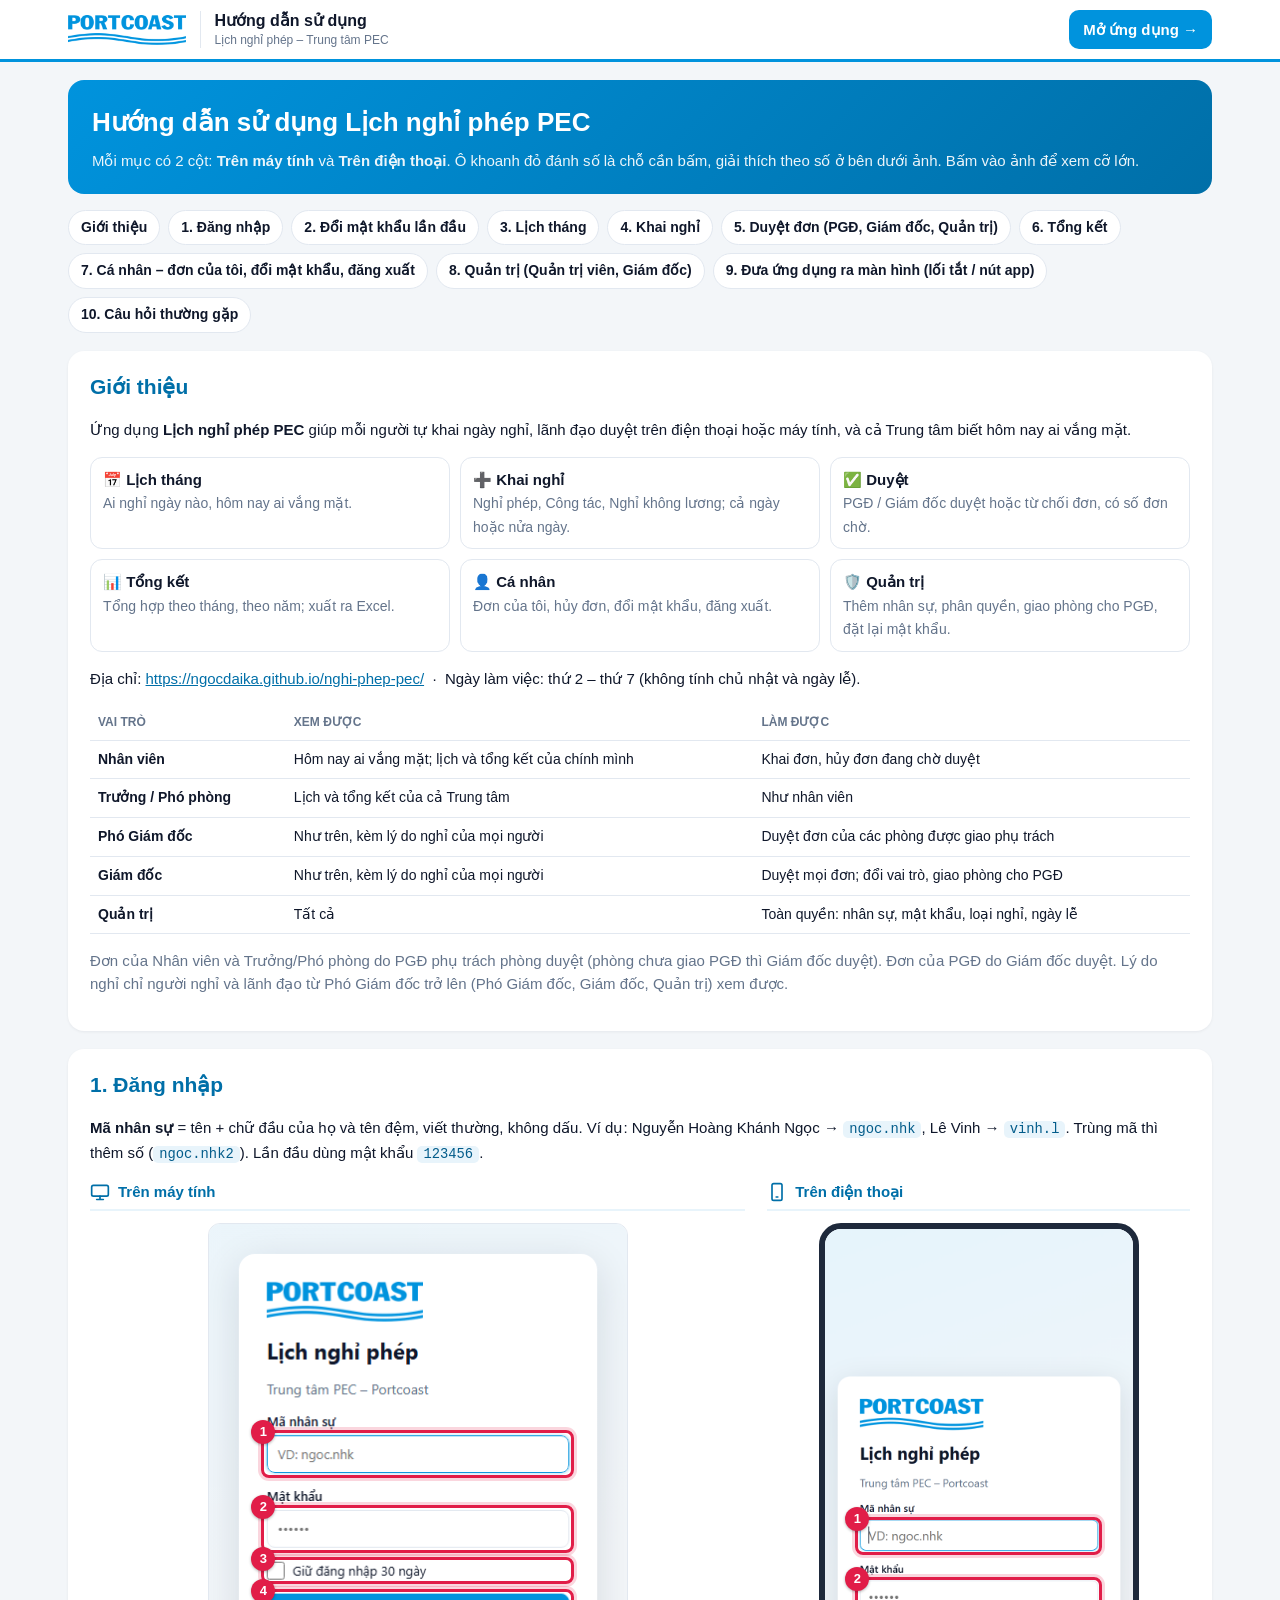
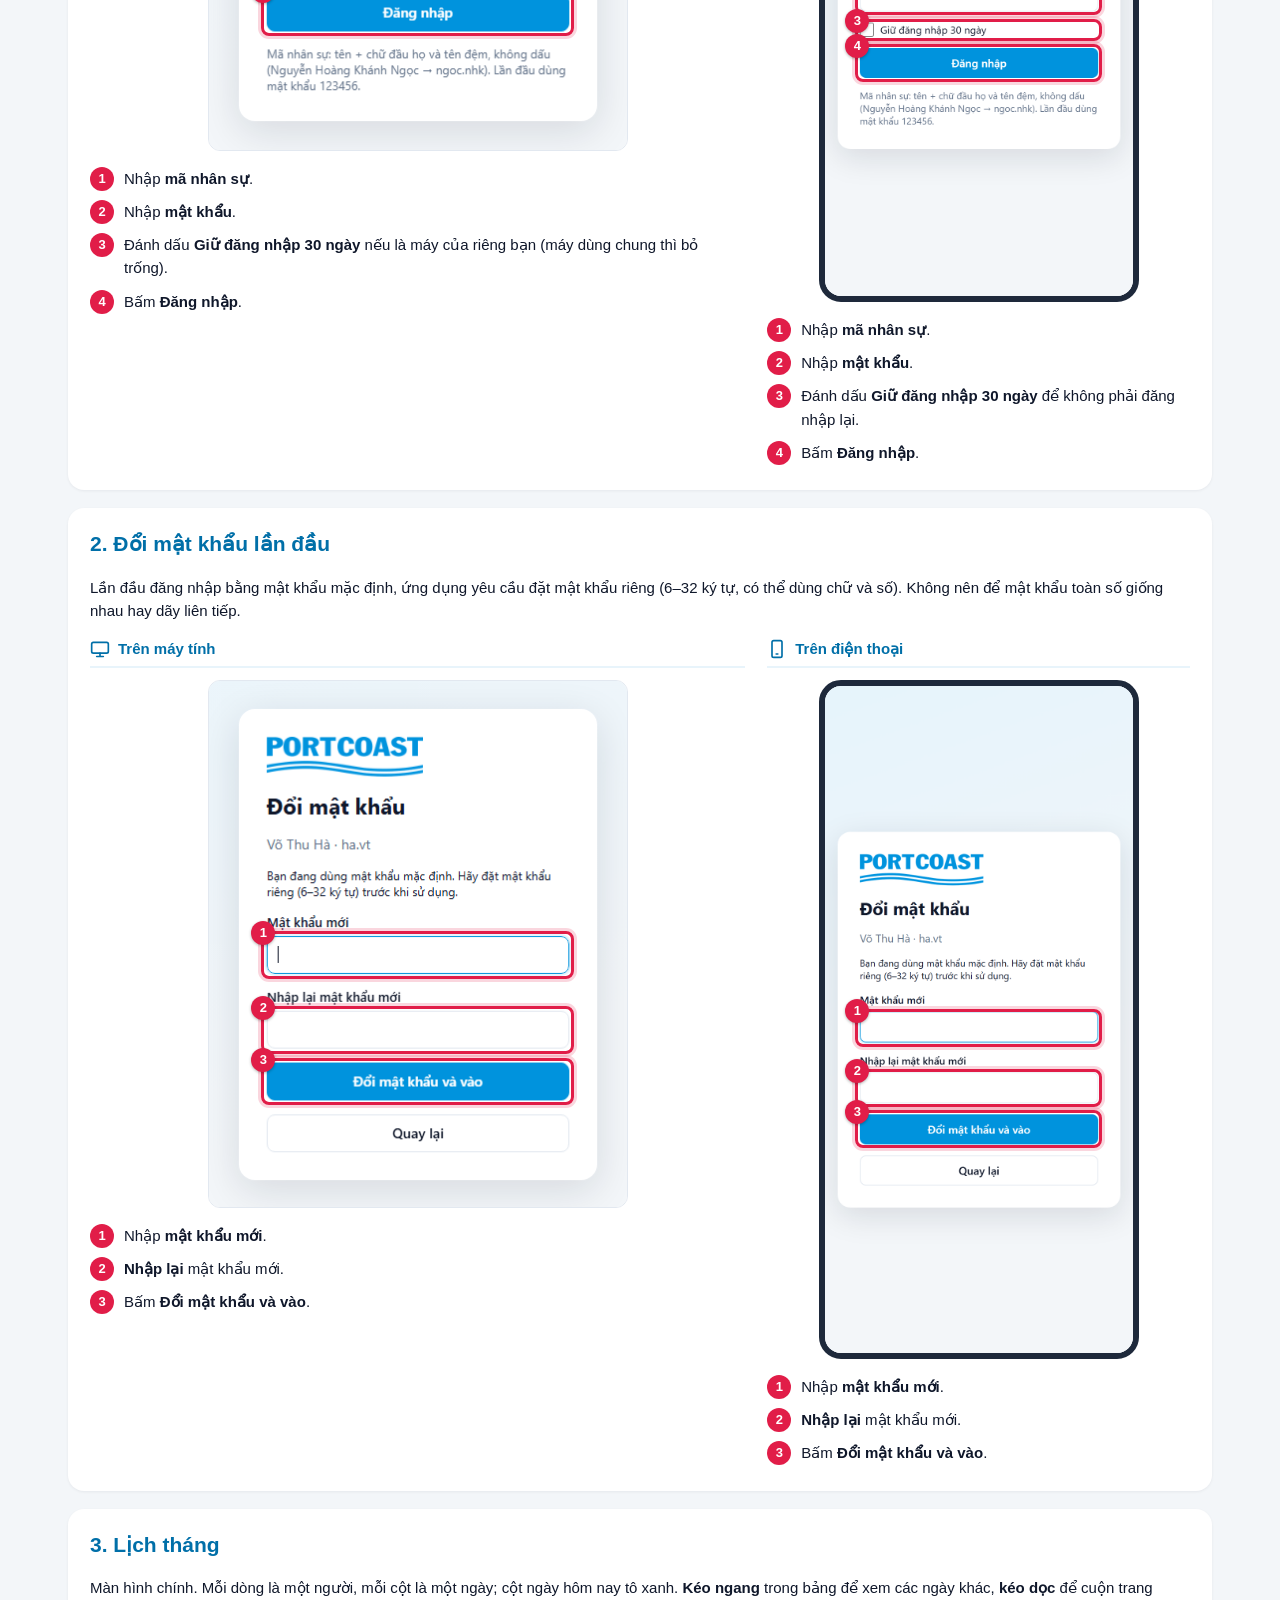
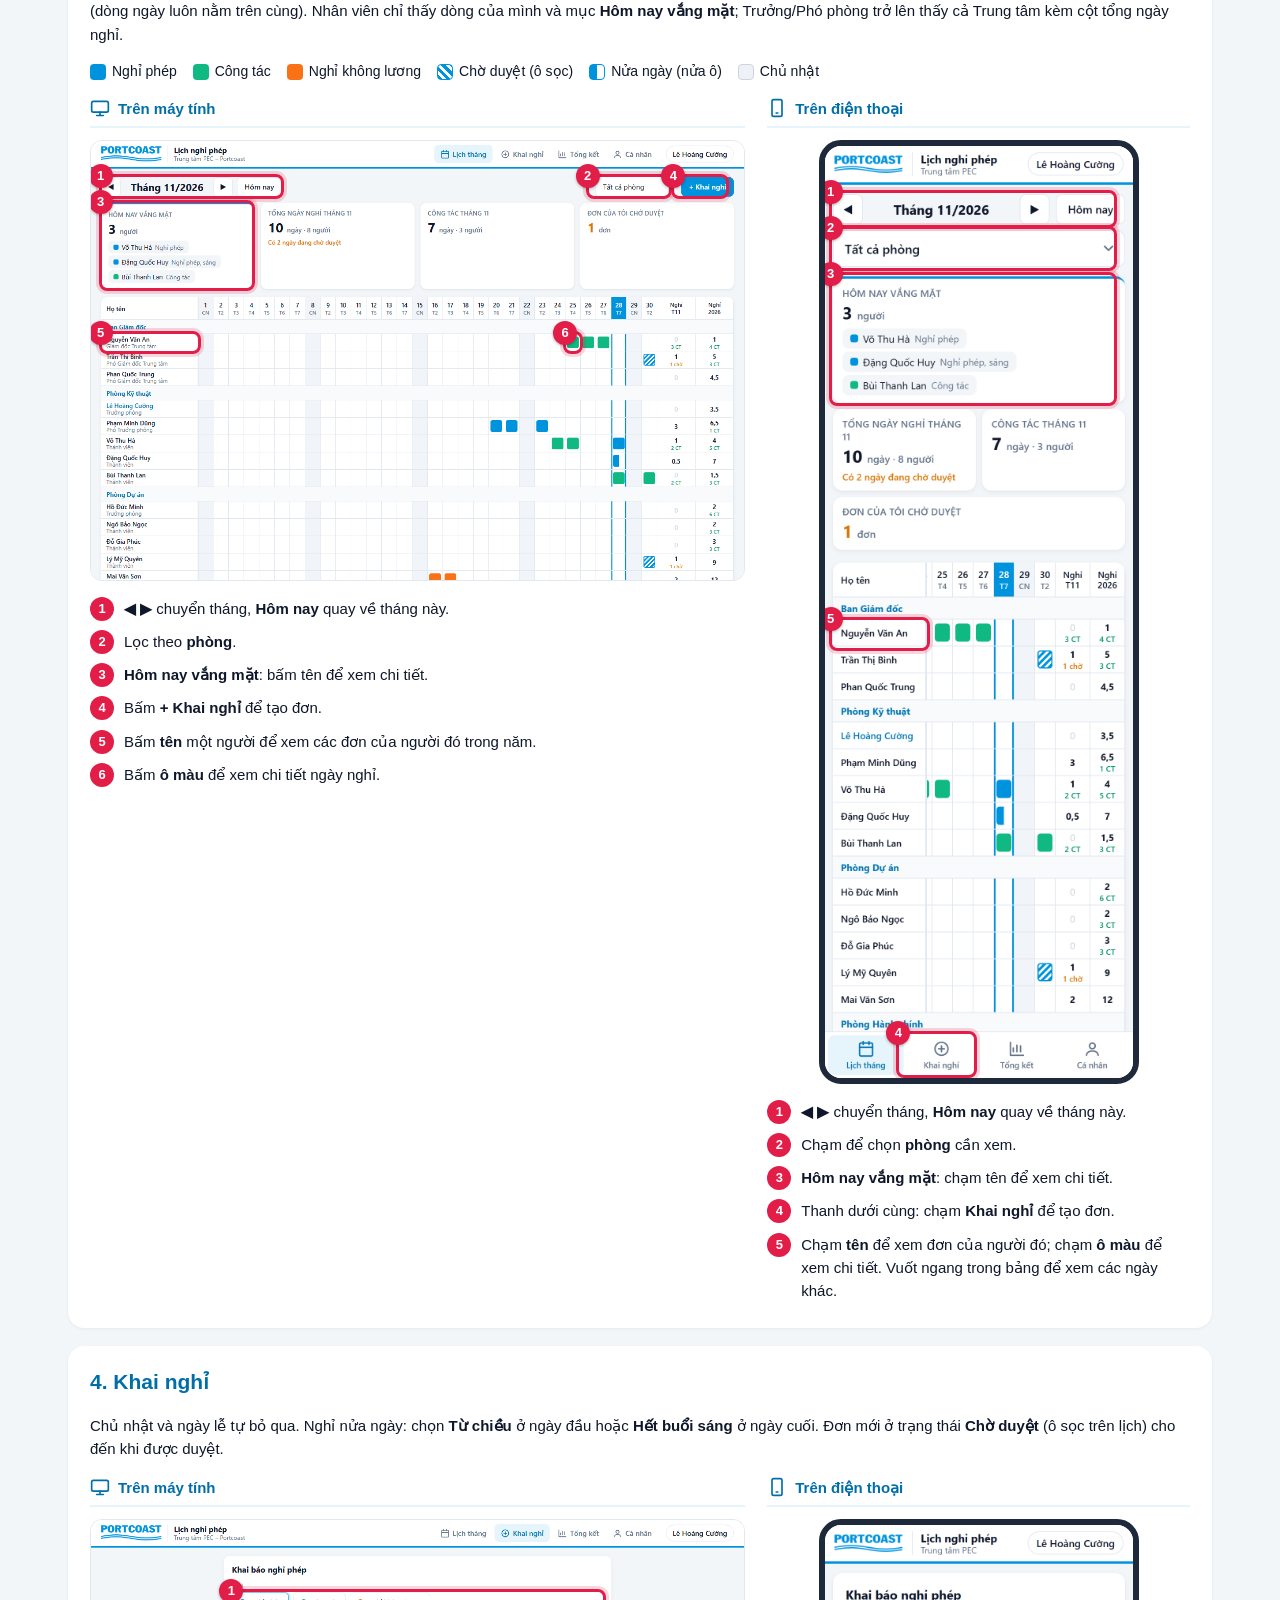
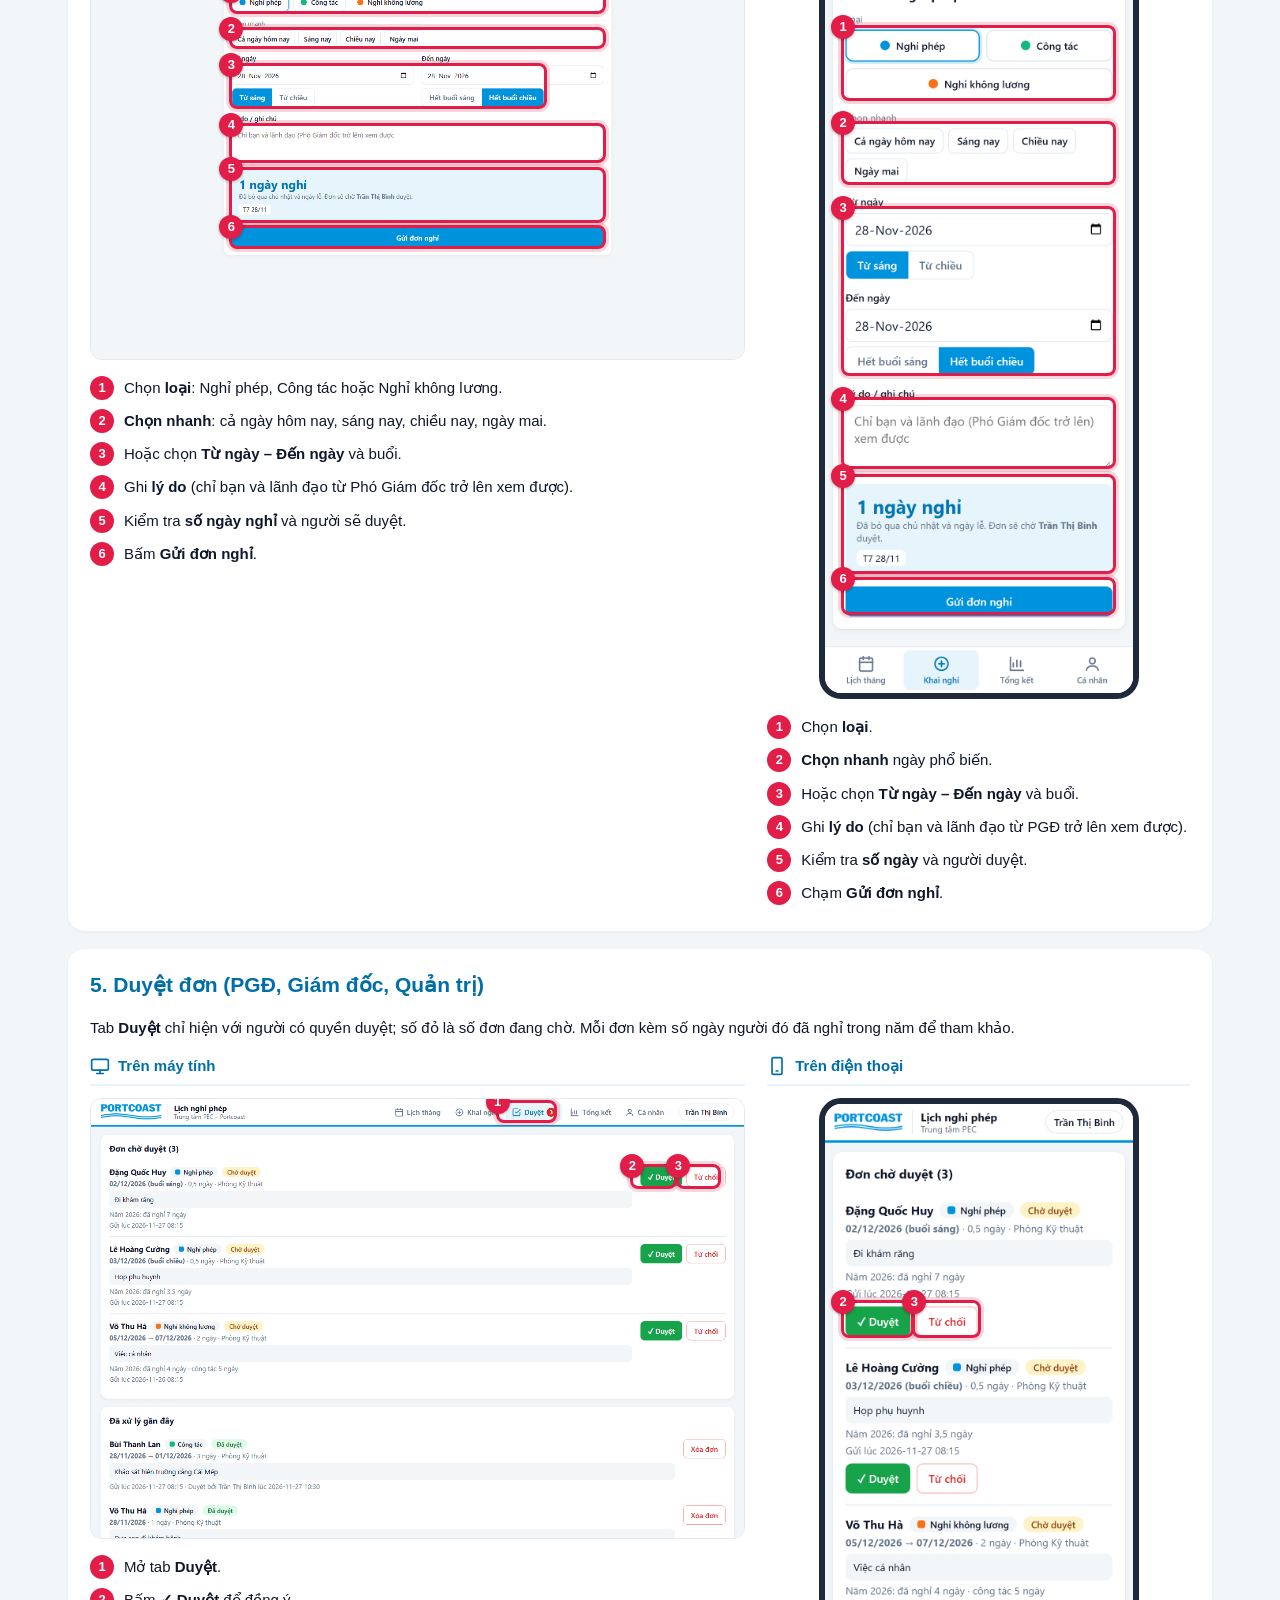
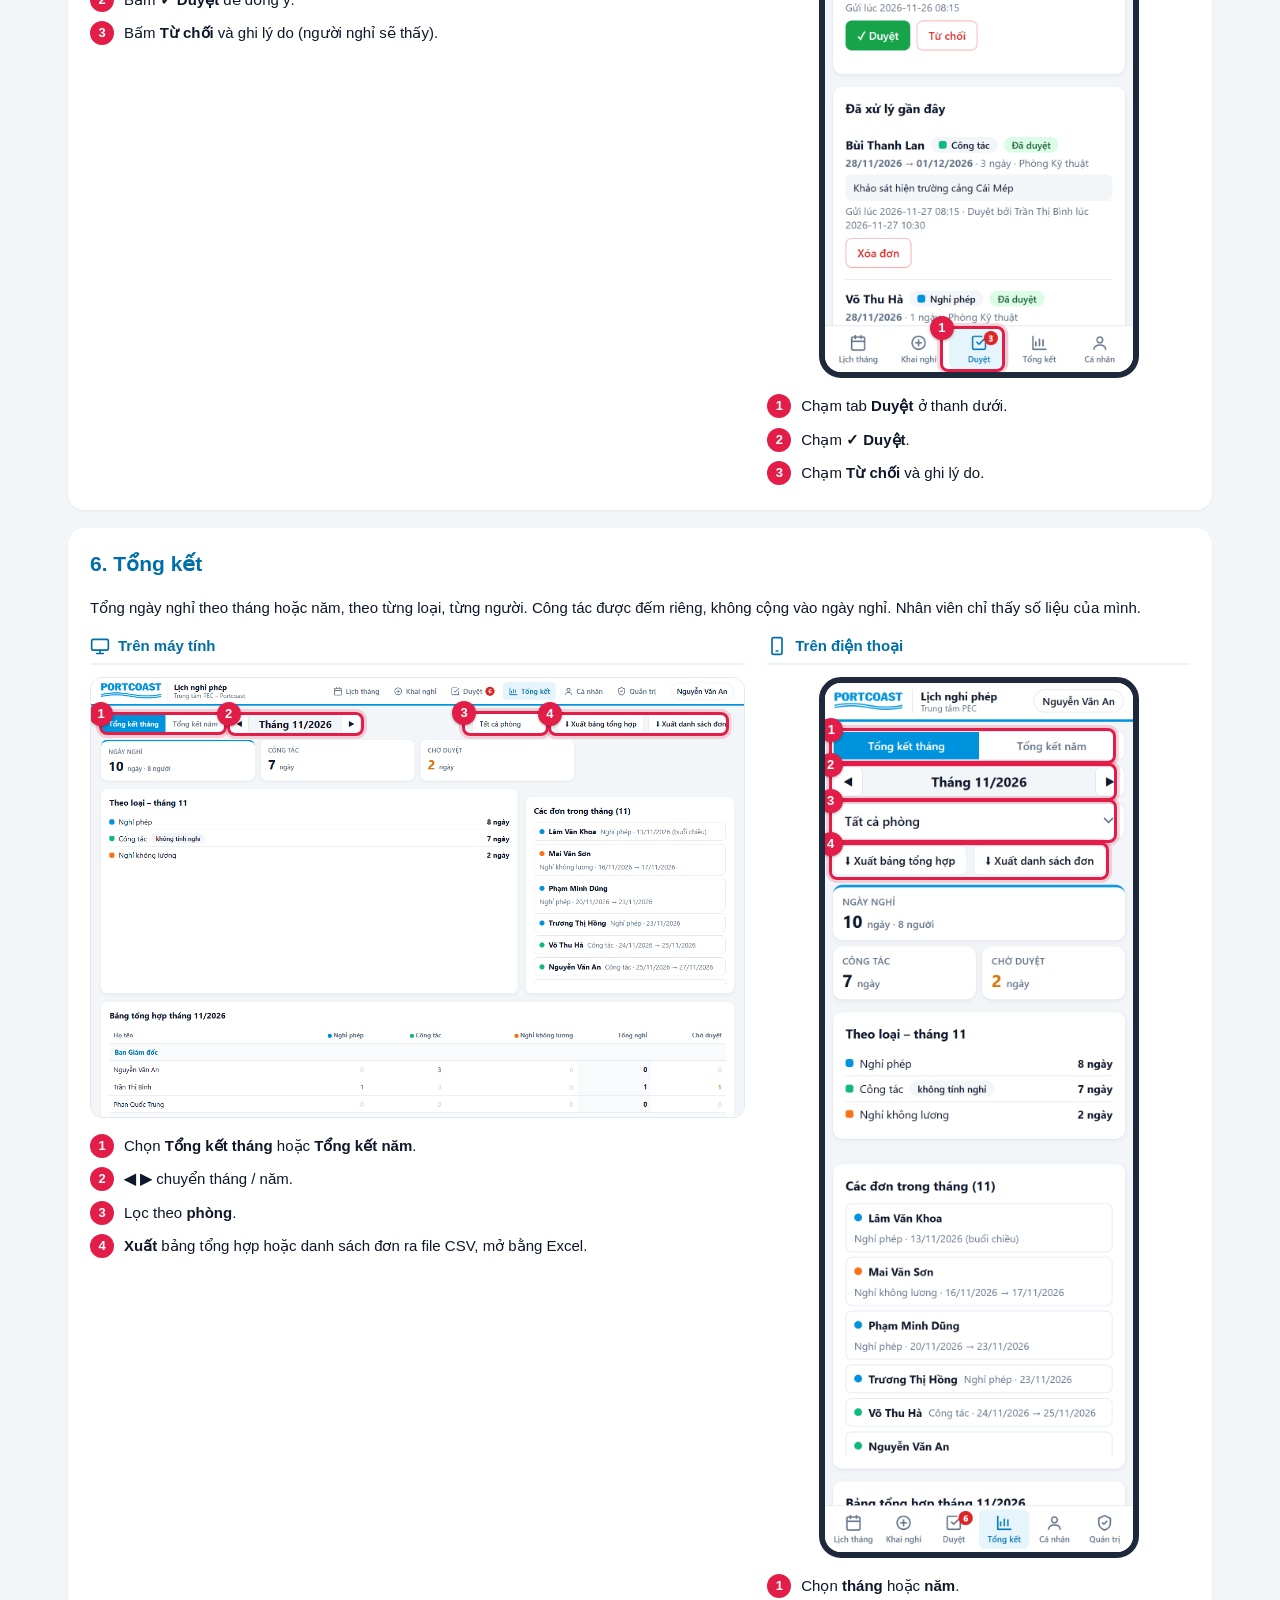
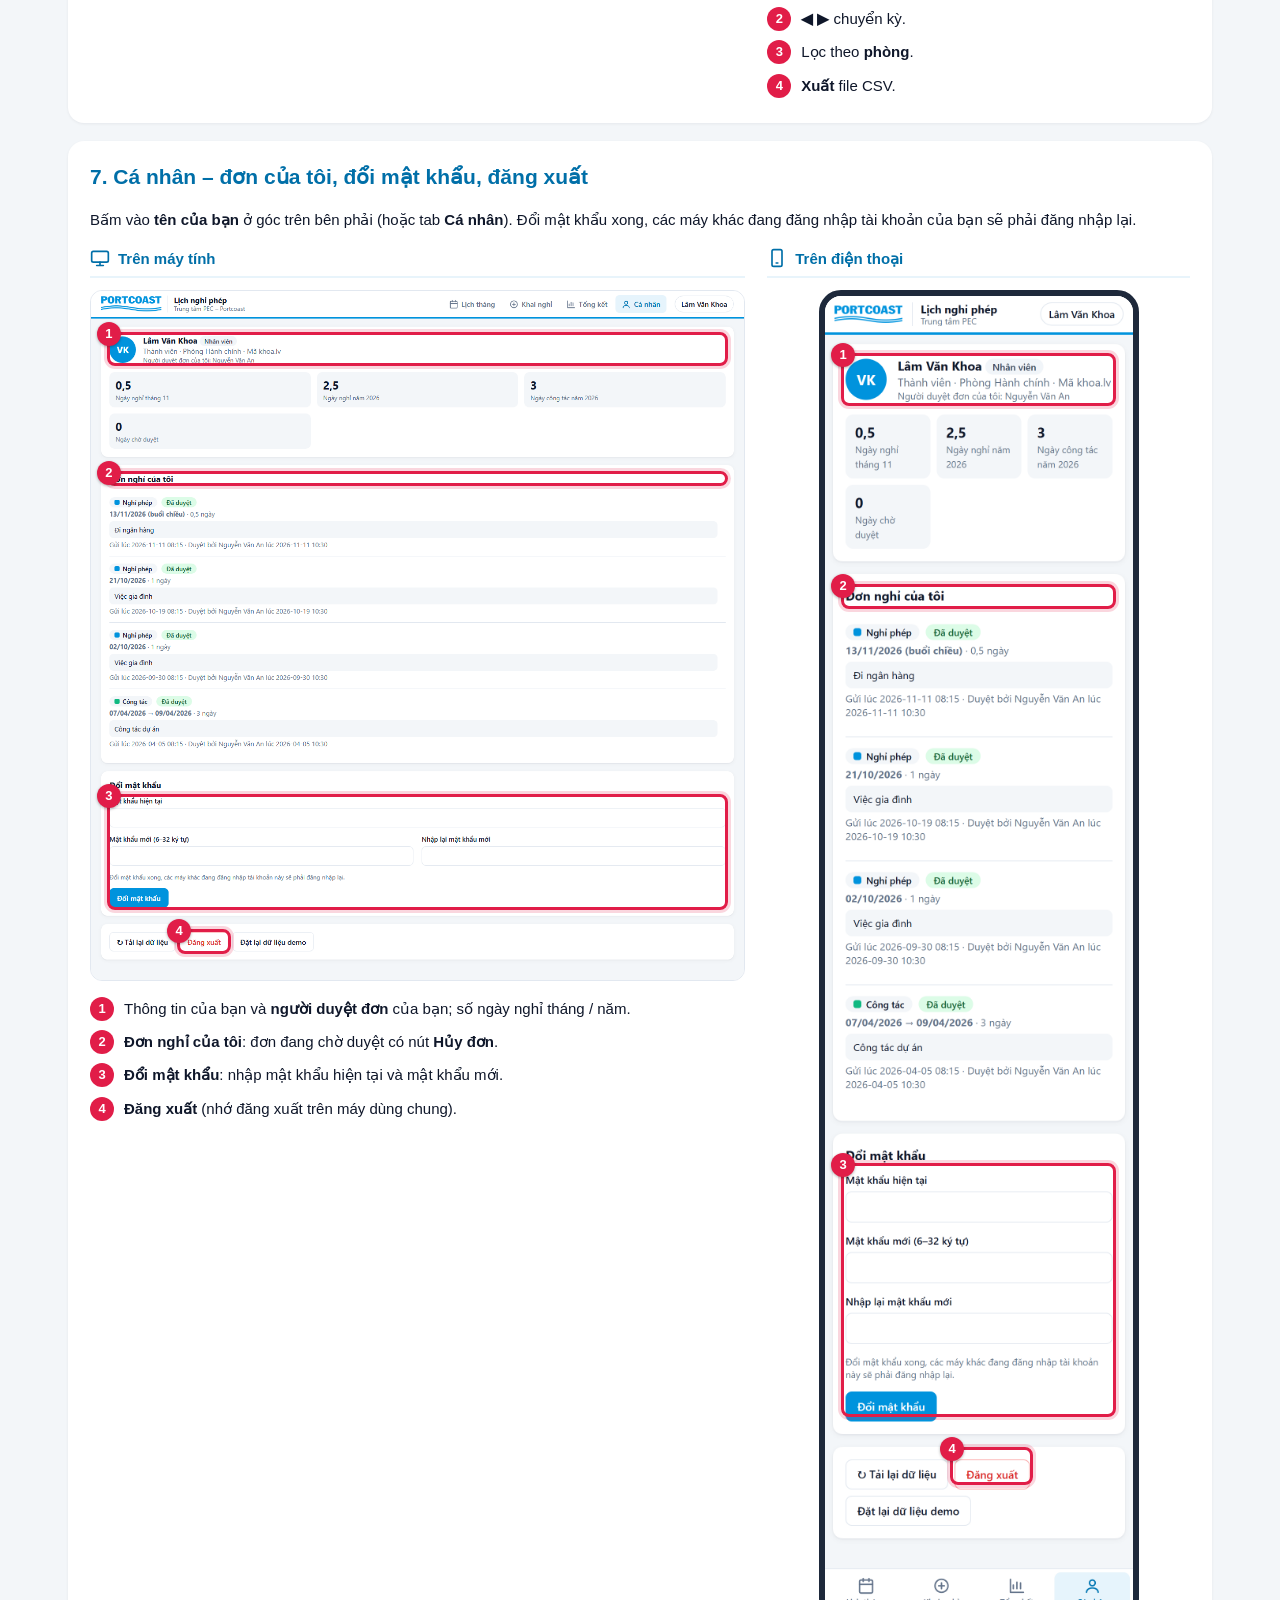
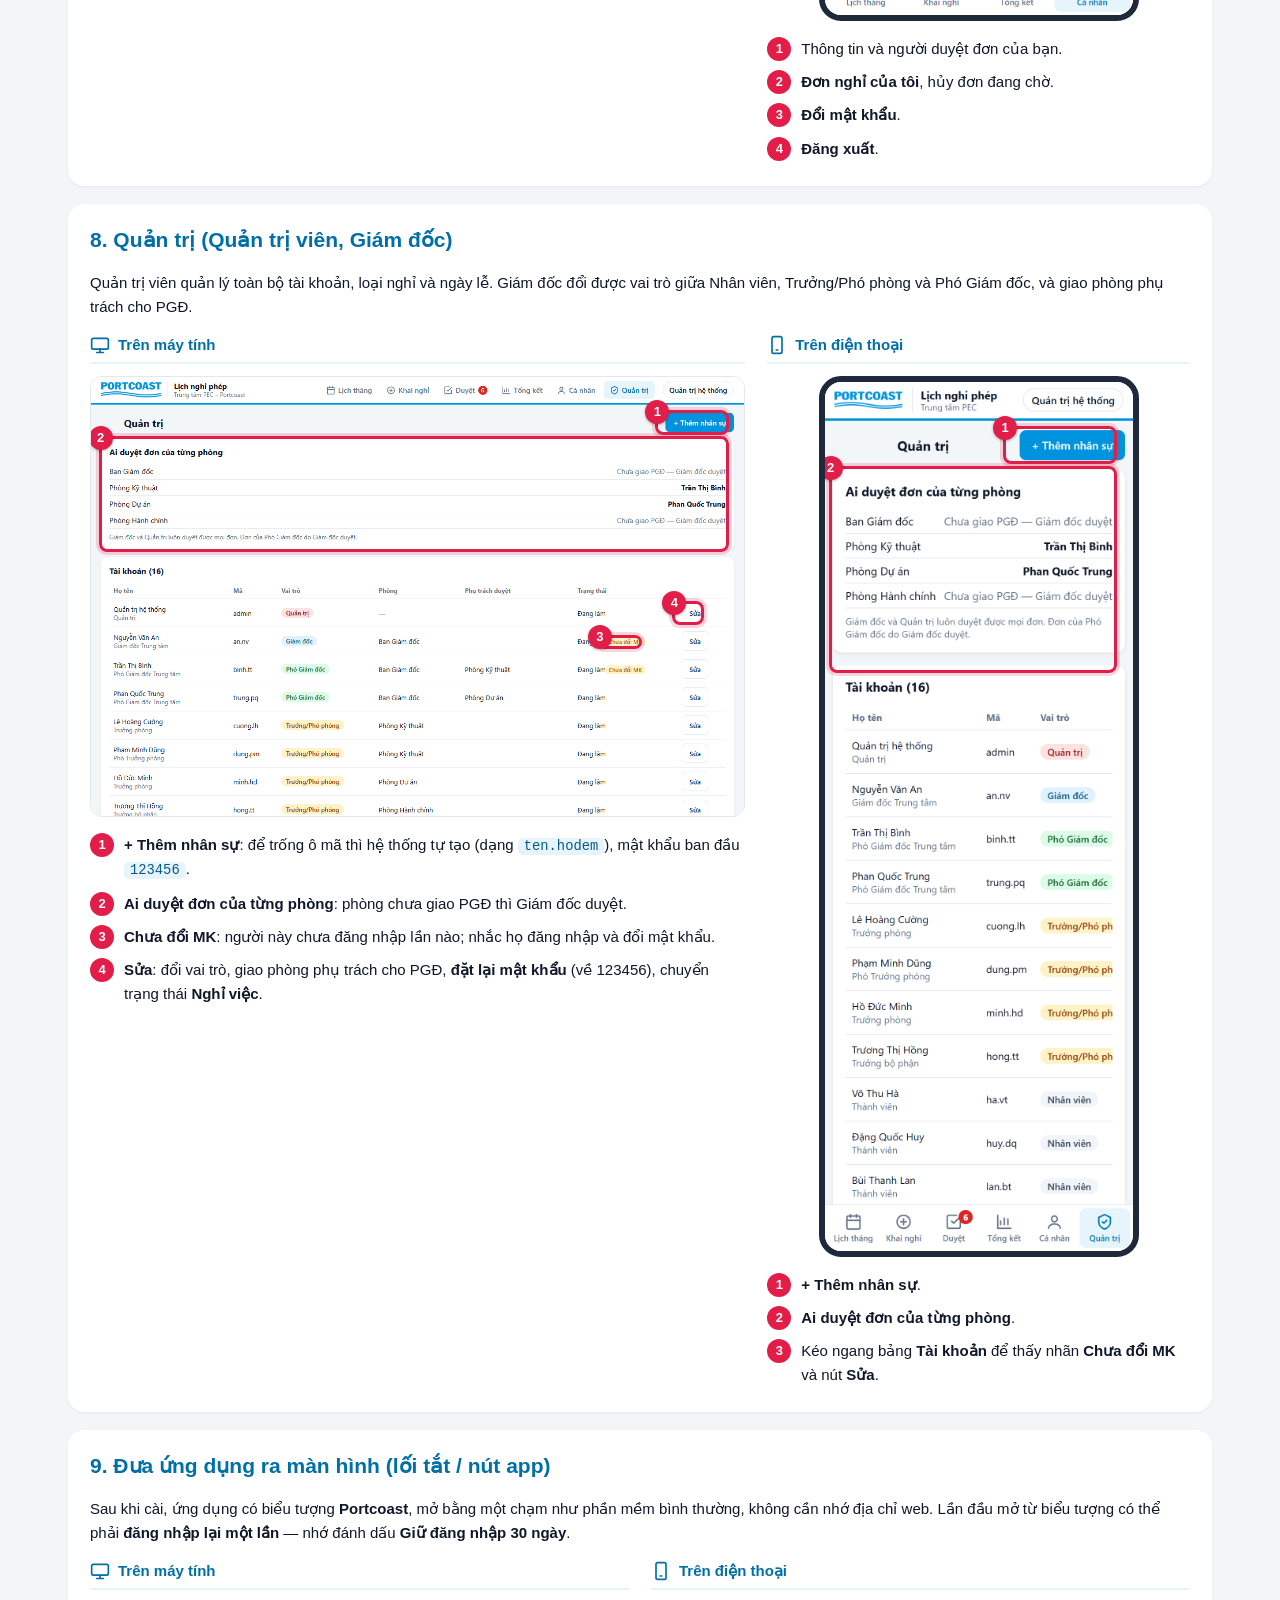
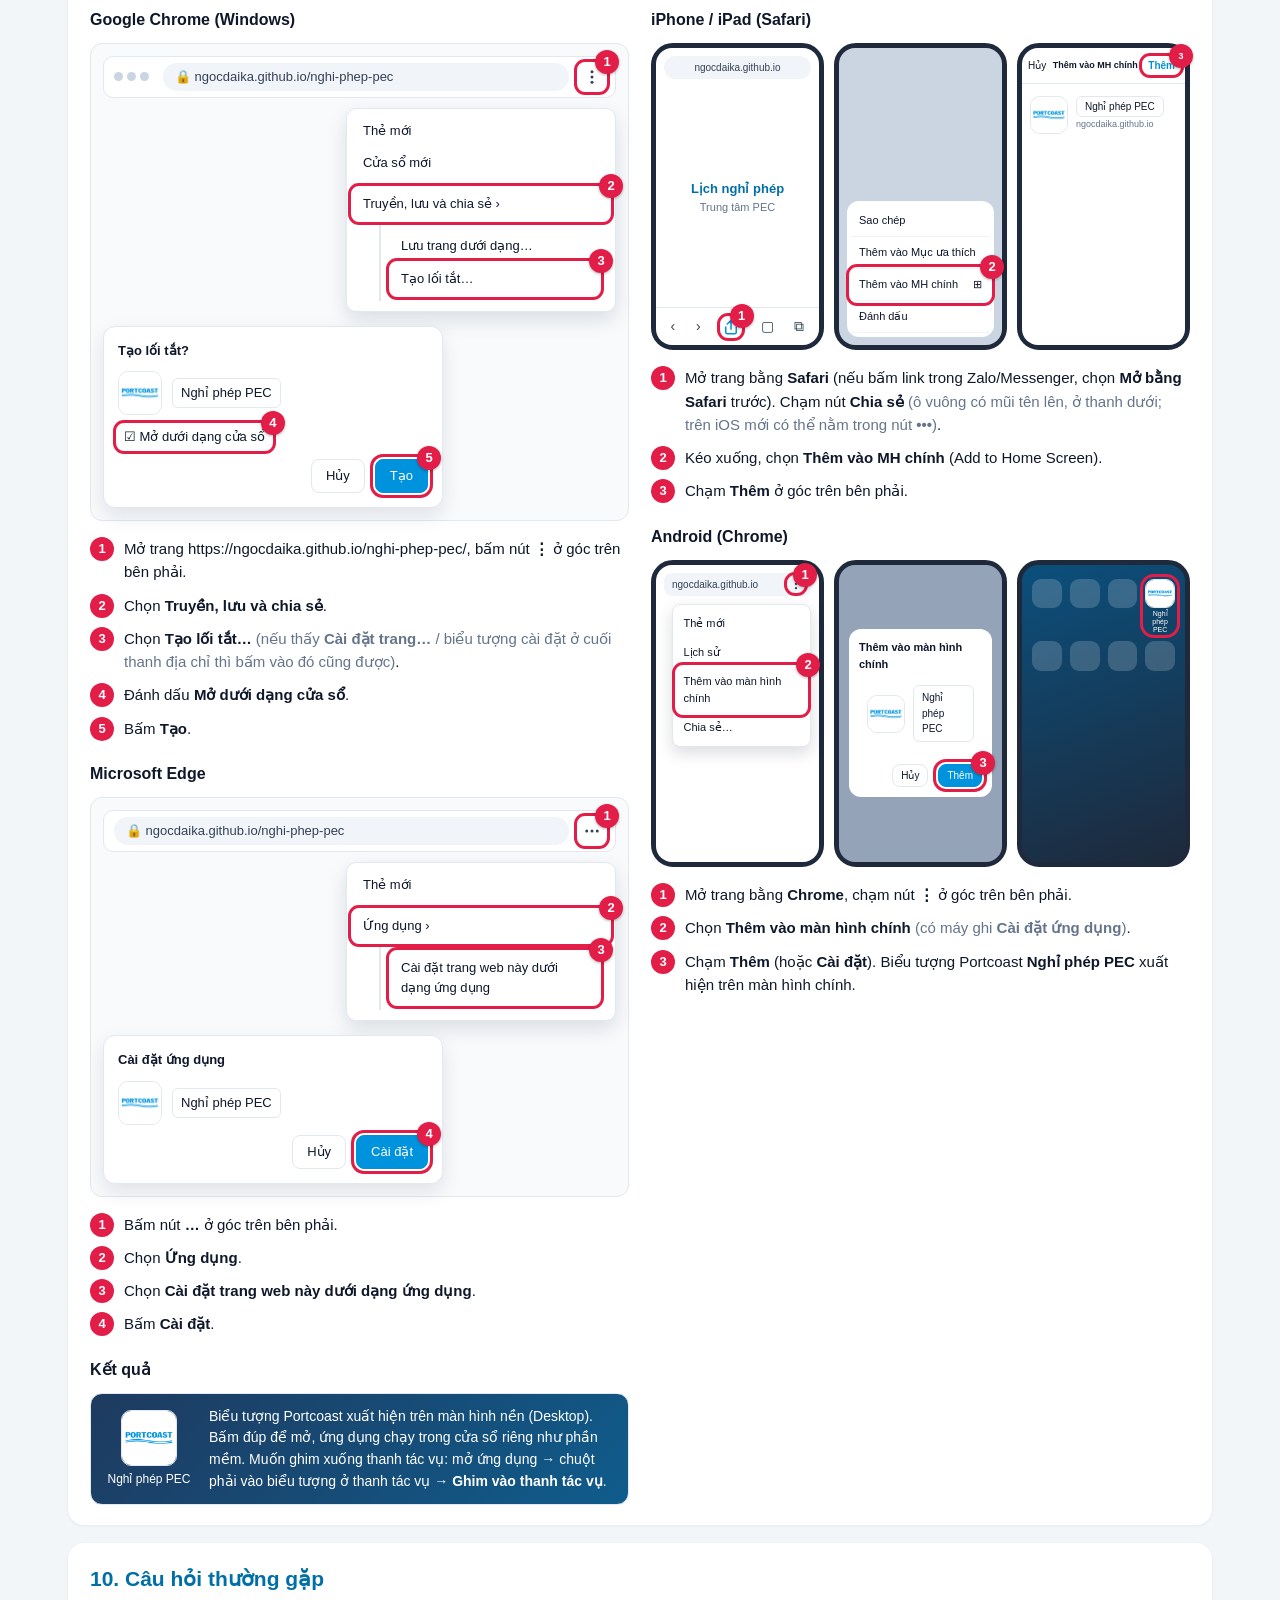
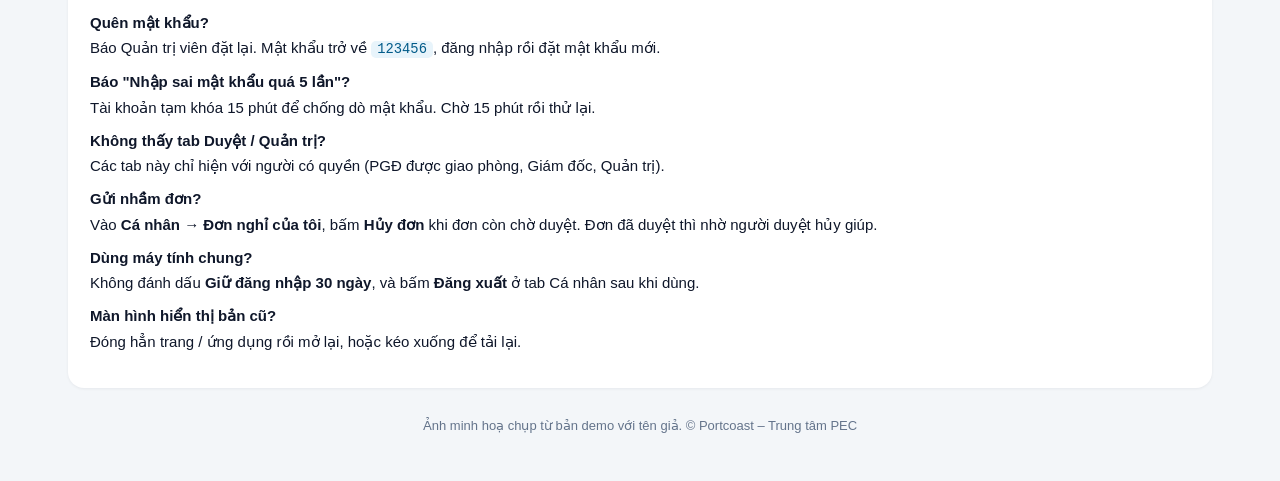
==== commit 0cbe523f: "Lý do nghỉ: Phó Giám đốc trở lên xem được của mọi người - Code.gs / logic.js: PGĐ, Giám đốc, Quản tr" ====
--- a/huong-dan/index.html
+++ b/huong-dan/index.html
@@ -131,11 +131,11 @@
 <tbody>
 <tr><td><b>Nhân viên</b></td><td>Hôm nay ai vắng mặt; lịch và tổng kết của chính mình</td><td>Khai đơn, hủy đơn đang chờ duyệt</td></tr>
 <tr><td><b>Trưởng / Phó phòng</b></td><td>Lịch và tổng kết của cả Trung tâm</td><td>Như nhân viên</td></tr>
-<tr><td><b>Phó Giám đốc</b></td><td>Như trên</td><td>Duyệt đơn của các phòng được giao phụ trách</td></tr>
-<tr><td><b>Giám đốc</b></td><td>Như trên, kèm lý do nghỉ</td><td>Duyệt mọi đơn; đổi vai trò, giao phòng cho PGĐ</td></tr>
+<tr><td><b>Phó Giám đốc</b></td><td>Như trên, kèm lý do nghỉ của mọi người</td><td>Duyệt đơn của các phòng được giao phụ trách</td></tr>
+<tr><td><b>Giám đốc</b></td><td>Như trên, kèm lý do nghỉ của mọi người</td><td>Duyệt mọi đơn; đổi vai trò, giao phòng cho PGĐ</td></tr>
 <tr><td><b>Quản trị</b></td><td>Tất cả</td><td>Toàn quyền: nhân sự, mật khẩu, loại nghỉ, ngày lễ</td></tr>
 </tbody></table>
-<p class="muted">Đơn của Nhân viên và Trưởng/Phó phòng do PGĐ phụ trách phòng duyệt (phòng chưa giao PGĐ thì Giám đốc duyệt). Đơn của PGĐ do Giám đốc duyệt. Lý do nghỉ chỉ người nghỉ, người duyệt và Giám đốc xem được.</p>
+<p class="muted">Đơn của Nhân viên và Trưởng/Phó phòng do PGĐ phụ trách phòng duyệt (phòng chưa giao PGĐ thì Giám đốc duyệt). Đơn của PGĐ do Giám đốc duyệt. Lý do nghỉ chỉ người nghỉ và lãnh đạo từ Phó Giám đốc trở lên (Phó Giám đốc, Giám đốc, Quản trị) xem được.</p>
 </section>
 <section id="dang-nhap"><h2>1. Đăng nhập</h2>
 <p><b>Mã nhân sự</b> = tên + chữ đầu của họ và tên đệm, viết thường, không dấu. Ví dụ: Nguyễn Hoàng Khánh Ngọc → <code>ngoc.nhk</code>, Lê Vinh → <code>vinh.l</code>. Trùng mã thì thêm số (<code>ngoc.nhk2</code>). Lần đầu dùng mật khẩu <code>123456</code>.</p>
@@ -152,7 +152,7 @@
 <span><i class="sw-h"></i>Nửa ngày (nửa ô)</span><span><i style="background:#EEF2F6;border:1px solid #CBD5E1"></i>Chủ nhật</span></div><div class="cols"><div class="col web"><div class="col-h"><svg viewBox="0 0 24 24" aria-hidden="true"><rect x="2" y="4" width="20" height="13" rx="2"/><path d="M8 21h8M12 17v4"/></svg>Trên máy tính</div><a class="shot" href="img/web-calendar.png" target="_blank" rel="noopener" title="Bấm để xem ảnh lớn"><img src="img/web-calendar.png" alt="Lịch tháng trên máy tính" loading="lazy" width="1280" height="860"><span class="mk" style="left:1.17%;top:7.67%;width:28.44%;height:5.58%"><b>1</b></span><span class="mk" style="left:75.70%;top:7.56%;width:13.28%;height:5.70%"><b>2</b></span><span class="mk" style="left:1.17%;top:13.49%;width:23.98%;height:20.81%"><b>3</b></span><span class="mk" style="left:88.83%;top:7.67%;width:8.91%;height:5.58%"><b>4</b></span><span class="mk" style="left:1.17%;top:43.37%;width:15.62%;height:5.12%"><b>5</b></span><span class="mk" style="left:72.27%;top:43.37%;width:3.12%;height:5.12%"><b>6</b></span></a><ol class="steps"><li><b>◀ ▶</b> chuyển tháng, <b>Hôm nay</b> quay về tháng này.</li><li>Lọc theo <b>phòng</b>.</li><li><b>Hôm nay vắng mặt</b>: bấm tên để xem chi tiết.</li><li>Bấm <b>+ Khai nghỉ</b> để tạo đơn.</li><li>Bấm <b>tên</b> một người để xem các đơn của người đó trong năm.</li><li>Bấm <b>ô màu</b> để xem chi tiết ngày nghỉ.</li></ol></div><div class="col mob"><div class="col-h"><svg viewBox="0 0 24 24" aria-hidden="true"><rect x="6" y="2" width="12" height="20" rx="2"/><path d="M11 18h2"/></svg>Trên điện thoại</div><a class="shot mob" href="img/mob-calendar.png" target="_blank" rel="noopener" title="Bấm để xem ảnh lớn"><img src="img/mob-calendar.png" alt="Lịch tháng trên điện thoại" loading="lazy" width="390" height="1180"><span class="mk" style="left:1.28%;top:4.75%;width:93.59%;height:4.07%"><b>1</b></span><span class="mk" style="left:1.28%;top:8.64%;width:93.59%;height:4.75%"><b>2</b></span><span class="mk" style="left:1.28%;top:13.56%;width:93.59%;height:14.41%"><b>3</b></span><span class="mk" style="left:23.33%;top:95.00%;width:26.15%;height:5.00%"><b>4</b></span><span class="mk" style="left:1.28%;top:50.51%;width:32.82%;height:3.73%"><b>5</b></span></a><ol class="steps"><li><b>◀ ▶</b> chuyển tháng, <b>Hôm nay</b> quay về tháng này.</li><li>Chạm để chọn <b>phòng</b> cần xem.</li><li><b>Hôm nay vắng mặt</b>: chạm tên để xem chi tiết.</li><li>Thanh dưới cùng: chạm <b>Khai nghỉ</b> để tạo đơn.</li><li>Chạm <b>tên</b> để xem đơn của người đó; chạm <b>ô màu</b> để xem chi tiết. Vuốt ngang trong bảng để xem các ngày khác.</li></ol></div></div></section>
 <section id="khai-nghi"><h2>4. Khai nghỉ</h2>
 <p>Chủ nhật và ngày lễ tự bỏ qua. Nghỉ nửa ngày: chọn <b>Từ chiều</b> ở ngày đầu hoặc <b>Hết buổi sáng</b> ở ngày cuối. Đơn mới ở trạng thái <b>Chờ duyệt</b> (ô sọc trên lịch) cho đến khi được duyệt.</p>
-<div class="cols"><div class="col web"><div class="col-h"><svg viewBox="0 0 24 24" aria-hidden="true"><rect x="2" y="4" width="20" height="13" rx="2"/><path d="M8 21h8M12 17v4"/></svg>Trên máy tính</div><a class="shot" href="img/web-form.png" target="_blank" rel="noopener" title="Bấm để xem ảnh lớn"><img src="img/web-form.png" alt="Khai nghỉ trên máy tính" loading="lazy" width="1280" height="860"><span class="mk" style="left:21.17%;top:15.81%;width:57.66%;height:5.70%"><b>1</b></span><span class="mk" style="left:21.17%;top:24.53%;width:57.66%;height:4.88%"><b>2</b></span><span class="mk" style="left:21.17%;top:32.56%;width:48.59%;height:10.58%"><b>3</b></span><span class="mk" style="left:21.17%;top:46.28%;width:57.66%;height:9.19%"><b>4</b></span><span class="mk" style="left:21.17%;top:56.28%;width:57.66%;height:12.79%"><b>5</b></span><span class="mk" style="left:21.17%;top:69.53%;width:57.66%;height:5.58%"><b>6</b></span></a><ol class="steps"><li>Chọn <b>loại</b>: Nghỉ phép, Công tác hoặc Nghỉ không lương.</li><li><b>Chọn nhanh</b>: cả ngày hôm nay, sáng nay, chiều nay, ngày mai.</li><li>Hoặc chọn <b>Từ ngày – Đến ngày</b> và buổi.</li><li>Ghi <b>lý do</b> (chỉ bạn, người duyệt và quản trị xem được).</li><li>Kiểm tra <b>số ngày nghỉ</b> và người sẽ duyệt.</li><li>Bấm <b>Gửi đơn nghỉ</b>.</li></ol></div><div class="col mob"><div class="col-h"><svg viewBox="0 0 24 24" aria-hidden="true"><rect x="6" y="2" width="12" height="20" rx="2"/><path d="M11 18h2"/></svg>Trên điện thoại</div><a class="shot mob" href="img/mob-form.png" target="_blank" rel="noopener" title="Bấm để xem ảnh lớn"><img src="img/mob-form.png" alt="Khai nghỉ trên điện thoại" loading="lazy" width="390" height="973"><span class="mk" style="left:5.38%;top:13.05%;width:89.23%;height:9.87%"><b>1</b></span><span class="mk" style="left:5.38%;top:25.59%;width:89.23%;height:8.22%"><b>2</b></span><span class="mk" style="left:5.38%;top:36.59%;width:89.23%;height:22.10%"><b>3</b></span><span class="mk" style="left:5.38%;top:61.46%;width:89.23%;height:9.35%"><b>4</b></span><span class="mk" style="left:5.38%;top:71.53%;width:89.23%;height:12.95%"><b>5</b></span><span class="mk" style="left:5.38%;top:84.89%;width:89.23%;height:4.93%"><b>6</b></span></a><ol class="steps"><li>Chọn <b>loại</b>.</li><li><b>Chọn nhanh</b> ngày phổ biến.</li><li>Hoặc chọn <b>Từ ngày – Đến ngày</b> và buổi.</li><li>Ghi <b>lý do</b>.</li><li>Kiểm tra <b>số ngày</b> và người duyệt.</li><li>Chạm <b>Gửi đơn nghỉ</b>.</li></ol></div></div></section>
+<div class="cols"><div class="col web"><div class="col-h"><svg viewBox="0 0 24 24" aria-hidden="true"><rect x="2" y="4" width="20" height="13" rx="2"/><path d="M8 21h8M12 17v4"/></svg>Trên máy tính</div><a class="shot" href="img/web-form.png" target="_blank" rel="noopener" title="Bấm để xem ảnh lớn"><img src="img/web-form.png" alt="Khai nghỉ trên máy tính" loading="lazy" width="1280" height="860"><span class="mk" style="left:21.17%;top:15.81%;width:57.66%;height:5.70%"><b>1</b></span><span class="mk" style="left:21.17%;top:24.53%;width:57.66%;height:4.88%"><b>2</b></span><span class="mk" style="left:21.17%;top:32.56%;width:48.59%;height:10.58%"><b>3</b></span><span class="mk" style="left:21.17%;top:46.28%;width:57.66%;height:9.19%"><b>4</b></span><span class="mk" style="left:21.17%;top:56.28%;width:57.66%;height:12.79%"><b>5</b></span><span class="mk" style="left:21.17%;top:69.53%;width:57.66%;height:5.58%"><b>6</b></span></a><ol class="steps"><li>Chọn <b>loại</b>: Nghỉ phép, Công tác hoặc Nghỉ không lương.</li><li><b>Chọn nhanh</b>: cả ngày hôm nay, sáng nay, chiều nay, ngày mai.</li><li>Hoặc chọn <b>Từ ngày – Đến ngày</b> và buổi.</li><li>Ghi <b>lý do</b> (chỉ bạn và lãnh đạo từ Phó Giám đốc trở lên xem được).</li><li>Kiểm tra <b>số ngày nghỉ</b> và người sẽ duyệt.</li><li>Bấm <b>Gửi đơn nghỉ</b>.</li></ol></div><div class="col mob"><div class="col-h"><svg viewBox="0 0 24 24" aria-hidden="true"><rect x="6" y="2" width="12" height="20" rx="2"/><path d="M11 18h2"/></svg>Trên điện thoại</div><a class="shot mob" href="img/mob-form.png" target="_blank" rel="noopener" title="Bấm để xem ảnh lớn"><img src="img/mob-form.png" alt="Khai nghỉ trên điện thoại" loading="lazy" width="390" height="973"><span class="mk" style="left:5.38%;top:13.05%;width:89.23%;height:9.87%"><b>1</b></span><span class="mk" style="left:5.38%;top:25.59%;width:89.23%;height:8.22%"><b>2</b></span><span class="mk" style="left:5.38%;top:36.59%;width:89.23%;height:22.10%"><b>3</b></span><span class="mk" style="left:5.38%;top:61.46%;width:89.23%;height:9.35%"><b>4</b></span><span class="mk" style="left:5.38%;top:71.53%;width:89.23%;height:12.95%"><b>5</b></span><span class="mk" style="left:5.38%;top:84.89%;width:89.23%;height:4.93%"><b>6</b></span></a><ol class="steps"><li>Chọn <b>loại</b>.</li><li><b>Chọn nhanh</b> ngày phổ biến.</li><li>Hoặc chọn <b>Từ ngày – Đến ngày</b> và buổi.</li><li>Ghi <b>lý do</b> (chỉ bạn và lãnh đạo từ PGĐ trở lên xem được).</li><li>Kiểm tra <b>số ngày</b> và người duyệt.</li><li>Chạm <b>Gửi đơn nghỉ</b>.</li></ol></div></div></section>
 <section id="duyet"><h2>5. Duyệt đơn (PGĐ, Giám đốc, Quản trị)</h2>
 <p>Tab <b>Duyệt</b> chỉ hiện với người có quyền duyệt; số đỏ là số đơn đang chờ. Mỗi đơn kèm số ngày người đó đã nghỉ trong năm để tham khảo.</p>
 <div class="cols"><div class="col web"><div class="col-h"><svg viewBox="0 0 24 24" aria-hidden="true"><rect x="2" y="4" width="20" height="13" rx="2"/><path d="M8 21h8M12 17v4"/></svg>Trên máy tính</div><a class="shot" href="img/web-approve.png" target="_blank" rel="noopener" title="Bấm để xem ảnh lớn"><img src="img/web-approve.png" alt="Duyệt đơn trên máy tính" loading="lazy" width="1280" height="860"><span class="mk" style="left:61.95%;top:0.35%;width:9.38%;height:5.23%"><b>1</b></span><span class="mk" style="left:82.58%;top:14.88%;width:7.19%;height:5.58%"><b>2</b></span><span class="mk" style="left:89.61%;top:14.88%;width:6.80%;height:5.58%"><b>3</b></span></a><ol class="steps"><li>Mở tab <b>Duyệt</b>.</li><li>Bấm <b>✓ Duyệt</b> để đồng ý.</li><li>Bấm <b>Từ chối</b> và ghi lý do (người nghỉ sẽ thấy).</li></ol></div><div class="col mob"><div class="col-h"><svg viewBox="0 0 24 24" aria-hidden="true"><rect x="6" y="2" width="12" height="20" rx="2"/><path d="M11 18h2"/></svg>Trên điện thoại</div><a class="shot mob" href="img/mob-approve.png" target="_blank" rel="noopener" title="Bấm để xem ảnh lớn"><img src="img/mob-approve.png" alt="Duyệt đơn trên điện thoại" loading="lazy" width="390" height="1100"><span class="mk" style="left:37.44%;top:94.64%;width:21.28%;height:5.36%"><b>1</b></span><span class="mk" style="left:5.38%;top:22.64%;width:23.59%;height:4.36%"><b>2</b></span><span class="mk" style="left:28.46%;top:22.64%;width:22.31%;height:4.36%"><b>3</b></span></a><ol class="steps"><li>Chạm tab <b>Duyệt</b> ở thanh dưới.</li><li>Chạm <b>✓ Duyệt</b>.</li><li>Chạm <b>Từ chối</b> và ghi lý do.</li></ol></div></div></section>
